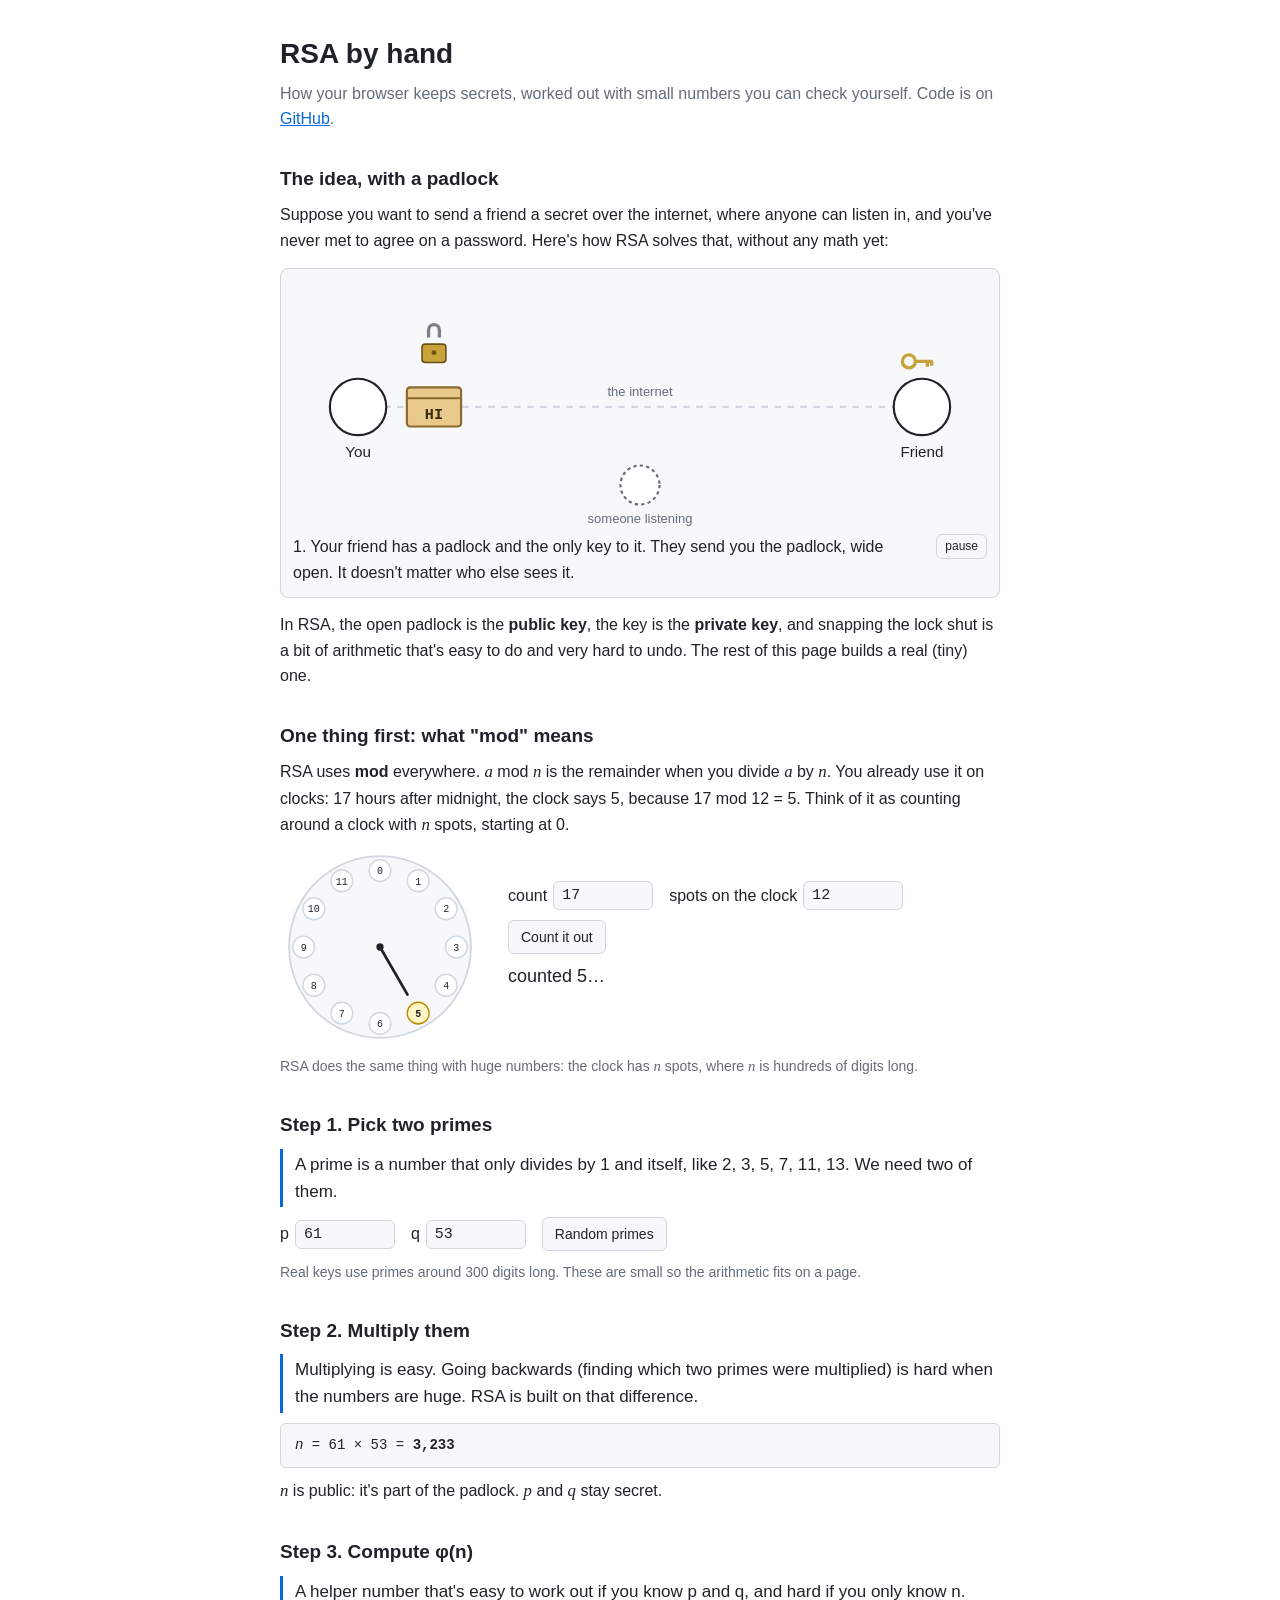
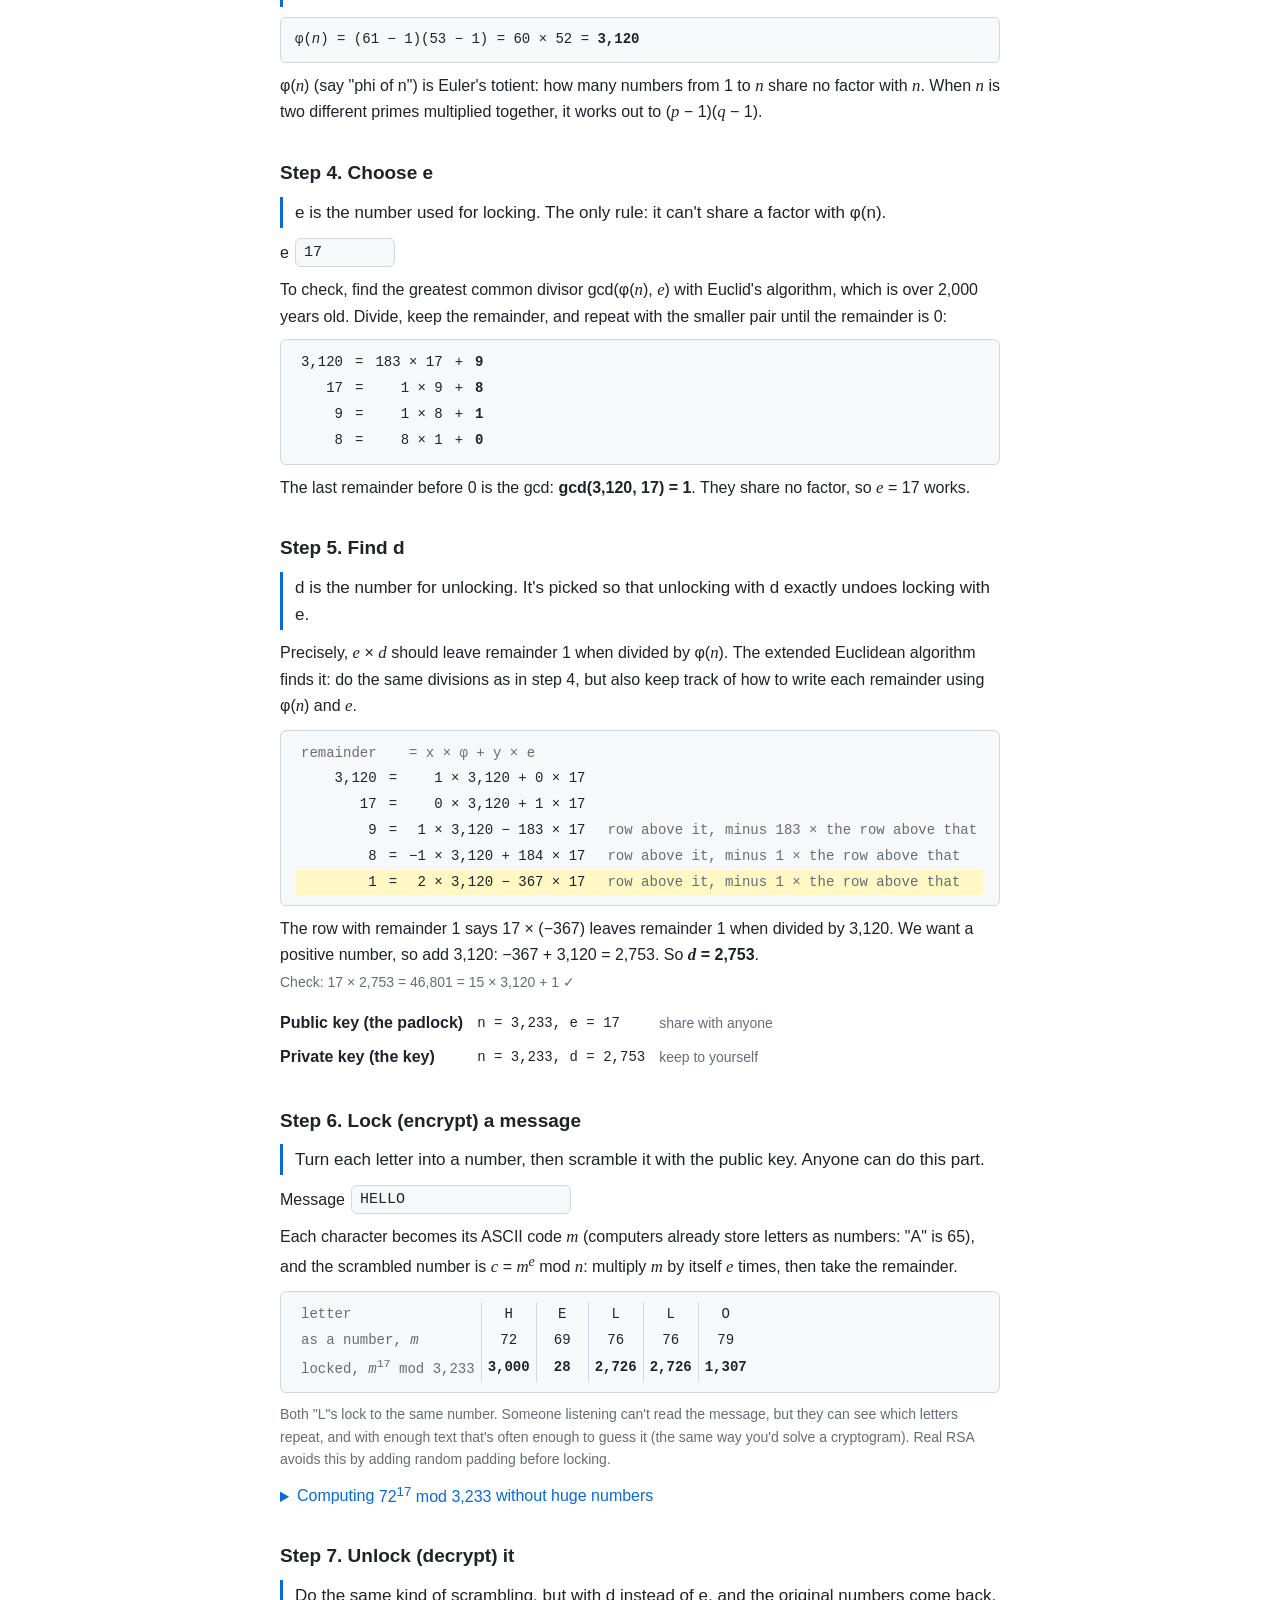
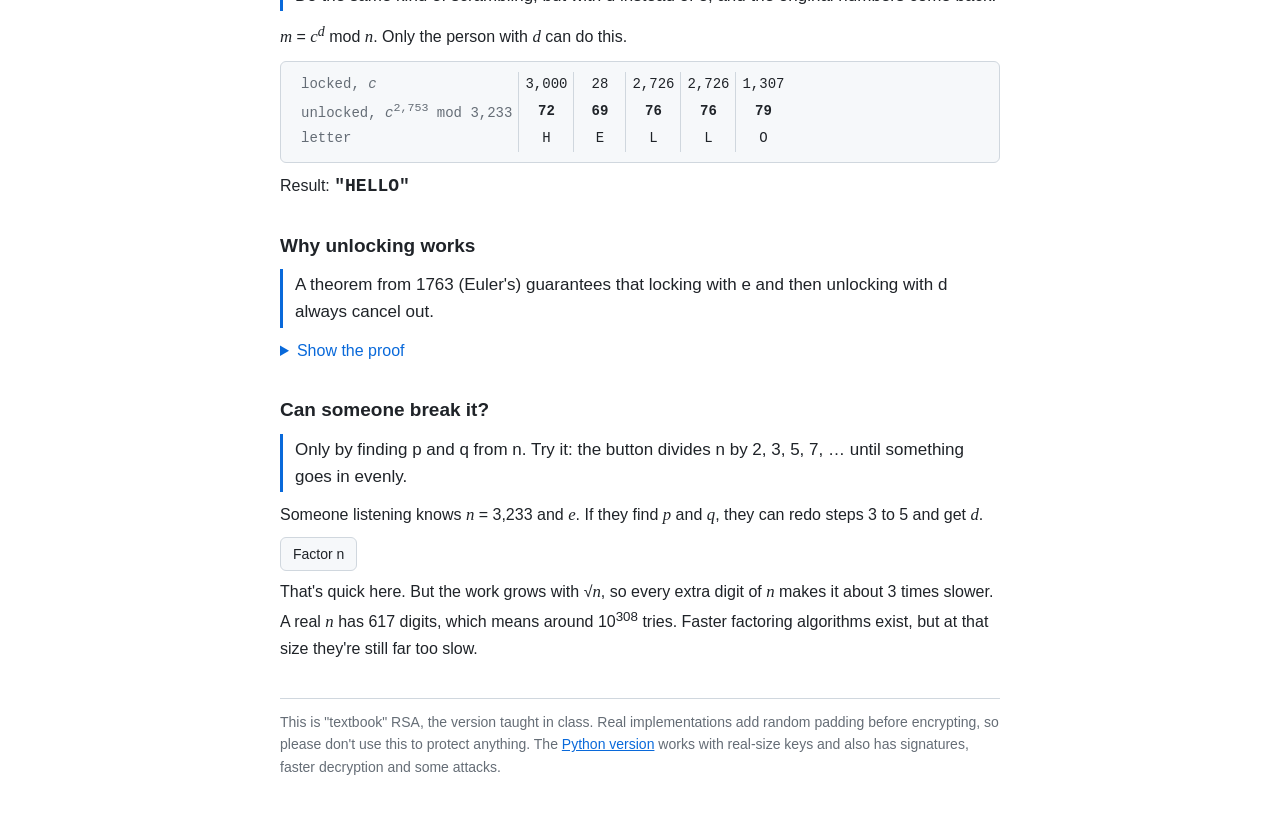
==== docs/index.html @ 98d3b8fe "Worksheet: padlock story animation, mod clock, plain-English steps - Animated four-step padlock stor" ====
<!doctype html>
<html lang="en">
<head>
  <meta charset="utf-8">
  <meta name="viewport" content="width=device-width, initial-scale=1">
  <title>RSA by hand</title>
  <meta name="description" content="Work through RSA encryption step by step with numbers small enough to check on paper.">
  <link rel="stylesheet" href="style.css">
</head>
<body>
  <main>
    <h1>RSA by hand</h1>
    <p class="sub">
      How your browser keeps secrets, worked out with small numbers you can check yourself.
      Code is on <a href="https://github.com/mamoonrkhan/rsa-from-scratch">GitHub</a>.
    </p>

    <h2>The idea, with a padlock</h2>
    <p>
      Suppose you want to send a friend a secret over the internet, where anyone can listen in, and you've never
      met to agree on a password. Here's how RSA solves that, without any math yet:
    </p>
    <figure class="scene-wrap">
      <svg id="scene" viewBox="0 0 640 230" role="img" aria-label="Animation: sending a locked box">
        <line class="wire" x1="60" y1="118" x2="580" y2="118"/>
        <text class="wire-label" x="320" y="108">the internet</text>

        <g class="person"><circle cx="60" cy="118" r="26"/><text x="60" y="164">You</text></g>
        <g class="person"><circle cx="580" cy="118" r="26"/><text x="580" y="164">Friend</text></g>
        <g class="person snoop"><circle cx="320" cy="190" r="18"/><text x="320" y="225">someone listening</text></g>

        <g id="peek">
          <rect x="350" y="160" width="200" height="40" rx="6"/>
          <text x="450" y="185">sees only: 3000 1486</text>
        </g>

        <g id="box">
          <rect width="50" height="36" rx="3"/>
          <line x1="0" y1="10" x2="50" y2="10"/>
          <text id="note" x="25" y="29">HI</text>
        </g>

        <g id="lock">
          <path id="shackle" d="M6,0 V-7 a5,5 0 0 1 10,0 V0"/>
          <rect width="22" height="17" rx="3"/>
          <circle cx="11" cy="8" r="2.2"/>
        </g>

        <g id="key">
          <circle cx="0" cy="0" r="6"/>
          <path d="M6,0 H22 M17,0 V5 M21,0 V4"/>
        </g>
      </svg>
      <figcaption>
        <span id="scene-caption" aria-live="polite"></span>
        <button id="scene-toggle" class="small-btn">pause</button>
      </figcaption>
    </figure>
    <p>
      In RSA, the open padlock is the <b>public key</b>, the key is the <b>private key</b>, and snapping the lock
      shut is a bit of arithmetic that's easy to do and very hard to undo. The rest of this page builds a real
      (tiny) one.
    </p>

    <h2>One thing first: what "mod" means</h2>
    <p>
      RSA uses <b>mod</b> everywhere. <i>a</i> mod <i>n</i> is the remainder when you divide <i>a</i> by
      <i>n</i>. You already use it on clocks: 17 hours after midnight, the clock says 5, because 17 mod 12 = 5.
      Think of it as counting around a clock with <i>n</i> spots, starting at 0.
    </p>
    <div class="clock-row">
      <svg id="clock" viewBox="0 0 220 220" role="img" aria-label="Clock counting animation"></svg>
      <div>
        <div class="inputs">
          <label>count <input id="clock-a" type="number" min="0" max="200" value="17"></label>
          <label>spots on the clock <input id="clock-n" type="number" min="2" max="24" value="12"></label>
        </div>
        <button id="clock-go">Count it out</button>
        <p id="clock-result" class="clock-result"></p>
      </div>
    </div>
    <p class="note">
      RSA does the same thing with huge numbers: the clock has <i>n</i> spots, where <i>n</i> is hundreds of digits long.
    </p>

    <h2>Step 1. Pick two primes</h2>
    <p class="plain">A prime is a number that only divides by 1 and itself, like 2, 3, 5, 7, 11, 13. We need two of them.</p>
    <div class="inputs">
      <label>p <input id="p" type="number" min="2" value="61"></label>
      <label>q <input id="q" type="number" min="2" value="53"></label>
      <button id="random-primes">Random primes</button>
    </div>
    <p id="prime-error" class="error" hidden></p>
    <p class="note">Real keys use primes around 300 digits long. These are small so the arithmetic fits on a page.</p>

    <div id="rest">
      <h2>Step 2. Multiply them</h2>
      <p class="plain">Multiplying is easy. Going backwards (finding which two primes were multiplied) is hard when the numbers are huge. RSA is built on that difference.</p>
      <div class="work"><p id="n-line"></p></div>
      <p>
        <i>n</i> is public: it's part of the padlock. <i>p</i> and <i>q</i> stay secret.
      </p>

      <h2>Step 3. Compute φ(n)</h2>
      <p class="plain">A helper number that's easy to work out if you know p and q, and hard if you only know n.</p>
      <div class="work"><p id="phi-line"></p></div>
      <p>
        φ(<i>n</i>) (say "phi of n") is Euler's totient: how many numbers from 1 to <i>n</i> share no factor with
        <i>n</i>. When <i>n</i> is two different primes multiplied together, it works out to
        (<i>p</i> − 1)(<i>q</i> − 1).
      </p>

      <h2>Step 4. Choose e</h2>
      <p class="plain">e is the number used for locking. The only rule: it can't share a factor with φ(n).</p>
      <div class="inputs"><label>e <input id="e" type="number" min="3" value="17"></label></div>
      <p>
        To check, find the greatest common divisor gcd(φ(<i>n</i>), <i>e</i>) with Euclid's algorithm, which is
        over 2,000 years old. Divide, keep the remainder, and repeat with the smaller pair until the remainder is 0:
      </p>
      <div class="work"><table id="euclid"></table></div>
      <p id="gcd-verdict"></p>

      <section id="d-step">
        <h2>Step 5. Find d</h2>
        <p class="plain">d is the number for unlocking. It's picked so that unlocking with d exactly undoes locking with e.</p>
        <p>
          Precisely, <i>e</i> × <i>d</i> should leave remainder 1 when divided by φ(<i>n</i>). The extended
          Euclidean algorithm finds it: do the same divisions as in step 4, but also keep track of how to write
          each remainder using φ(<i>n</i>) and <i>e</i>.
        </p>
        <div class="work"><table id="ext-euclid"></table></div>
        <p id="d-line"></p>
        <table class="keys">
          <tr><th>Public key (the padlock)</th><td id="pub-key"></td><td class="note">share with anyone</td></tr>
          <tr><th>Private key (the key)</th><td id="priv-key"></td><td class="note">keep to yourself</td></tr>
        </table>
      </section>

      <section id="enc-step">
        <h2>Step 6. Lock (encrypt) a message</h2>
        <p class="plain">Turn each letter into a number, then scramble it with the public key. Anyone can do this part.</p>
        <div class="inputs"><label>Message <input id="msg" type="text" value="HELLO" maxlength="24"></label></div>
        <p>
          Each character becomes its ASCII code <i>m</i> (computers already store letters as numbers: "A" is 65),
          and the scrambled number is <i>c</i> = <i>m</i><sup><i>e</i></sup> mod <i>n</i>: multiply <i>m</i> by
          itself <i>e</i> times, then take the remainder.
        </p>
        <div class="work scroll"><table id="enc-table" class="grid"></table></div>
        <p id="repeat-note" class="note" hidden></p>
        <details>
          <summary>Computing <span id="sm-title"></span> without huge numbers</summary>
          <div id="square-multiply"></div>
        </details>
      </section>

      <section id="dec-step">
        <h2>Step 7. Unlock (decrypt) it</h2>
        <p class="plain">Do the same kind of scrambling, but with d instead of e, and the original numbers come back.</p>
        <p><i>m</i> = <i>c</i><sup><i>d</i></sup> mod <i>n</i>. Only the person with <i>d</i> can do this.</p>
        <div class="work scroll"><table id="dec-table" class="grid"></table></div>
        <p>Result: <span id="decrypted" class="result"></span></p>
      </section>

      <h2>Why unlocking works</h2>
      <p class="plain">A theorem from 1763 (Euler's) guarantees that locking with e and then unlocking with d always cancel out.</p>
      <details>
        <summary>Show the proof</summary>
        <p>
          From step 5, <i>e</i> × <i>d</i> = 1 + <i>k</i> × φ(<i>n</i>) for some whole number <i>k</i>
          <span id="k-example"></span>. So
        </p>
        <div class="work">
          <p>
            <i>c</i><sup><i>d</i></sup> = <i>m</i><sup><i>ed</i></sup>
            = <i>m</i><sup>1 + <i>k</i>φ(<i>n</i>)</sup>
            = <i>m</i> × (<i>m</i><sup>φ(<i>n</i>)</sup>)<sup><i>k</i></sup>
            ≡ <i>m</i> × 1<sup><i>k</i></sup> = <i>m</i> (mod <i>n</i>)
          </p>
        </div>
        <p>
          The step <i>m</i><sup>φ(<i>n</i>)</sup> ≡ 1 (mod <i>n</i>) is Euler's theorem. It needs <i>m</i> and
          <i>n</i> to share no factor. RSA still works when they do, but proving that takes the Chinese Remainder
          Theorem.
        </p>
      </details>

      <h2>Can someone break it?</h2>
      <p class="plain">Only by finding p and q from n. Try it: the button divides n by 2, 3, 5, 7, … until something goes in evenly.</p>
      <p>
        Someone listening knows <i>n</i> = <span id="n-again"></span> and <i>e</i>. If they find <i>p</i> and
        <i>q</i>, they can redo steps 3 to 5 and get <i>d</i>.
      </p>
      <p><button id="crack">Factor n</button></p>
      <div id="crack-box" class="work crack" hidden><p id="crack-progress"></p></div>
      <p id="crack-result"></p>
      <p>
        That's quick here. But the work grows with √<i>n</i>, so every extra digit of <i>n</i> makes it about 3 times
        slower. A real <i>n</i> has 617 digits, which means around 10<sup>308</sup> tries. Faster factoring
        algorithms exist, but at that size they're still far too slow.
      </p>
    </div>

    <hr>
    <p class="note">
      This is "textbook" RSA, the version taught in class. Real implementations add random padding before
      encrypting, so please don't use this to protect anything. The
      <a href="https://github.com/mamoonrkhan/rsa-from-scratch">Python version</a> works with real-size keys
      and also has signatures, faster decryption and some attacks.
    </p>
  </main>

  <script src="rsa.js"></script>
</body>
</html>
---- docs/style.css ----
:root {
  --text: #1f2328;
  --muted: #656d76;
  --line: #d0d7de;
  --box: #f6f8fa;
  --link: #0969da;
  --red: #cf222e;
  --mark: #fff8c5;
  --paper: #ffffff;
}
@media (prefers-color-scheme: dark) {
  :root {
    --text: #e6edf3;
    --muted: #9198a1;
    --line: #3d444d;
    --box: #151b23;
    --link: #4493f8;
    --red: #f85149;
    --mark: #3b2e00;
    --paper: #0d1117;
  }
  body { background: #0d1117; }
}

* { box-sizing: border-box; }
[hidden] { display: none !important; }

body {
  margin: 0;
  color: var(--text);
  font: 16px/1.6 -apple-system, BlinkMacSystemFont, "Segoe UI", Helvetica, Arial, sans-serif;
}
main { max-width: 760px; margin: 0 auto; padding: 32px 20px 48px; }
a { color: var(--link); }

h1 { font-size: 28px; margin: 0 0 4px; }
h2 { font-size: 19px; margin: 32px 0 8px; }
.sub { color: var(--muted); margin-top: 0; }
p { margin: 8px 0; }
i { font-family: Georgia, "Times New Roman", serif; font-size: 1.05em; }
hr { border: 0; border-top: 1px solid var(--line); margin: 36px 0 12px; }

.note { color: var(--muted); font-size: 14px; }
.error { color: var(--red); }
.result { font: 600 18px ui-monospace, Menlo, Consolas, monospace; }

.inputs { display: flex; flex-wrap: wrap; align-items: center; gap: 16px; margin: 10px 0; }
.inputs label { display: flex; align-items: center; gap: 6px; }
input {
  font: 15px ui-monospace, Menlo, Consolas, monospace;
  color: var(--text); background: var(--box);
  border: 1px solid var(--line); border-radius: 6px; padding: 5px 8px; width: 100px;
}
input[type=text] { width: 220px; }
button {
  font: inherit; font-size: 14px; color: var(--text); background: var(--box);
  border: 1px solid var(--line); border-radius: 6px; padding: 5px 12px; cursor: pointer;
}
button:hover { border-color: var(--muted); }

/* Scratch work: monospace on a light grey background, like a code block. */
.work {
  background: var(--box); border: 1px solid var(--line); border-radius: 6px;
  padding: 10px 14px; margin: 10px 0; font: 14px/1.7 ui-monospace, Menlo, Consolas, monospace;
}
.work p { margin: 0; }
.work i { font-family: inherit; font-size: inherit; }
.work.scroll { overflow-x: auto; }
.work table { border-collapse: collapse; }
.work td, .work th { padding: 1px 6px; text-align: right; white-space: nowrap; }
.work th { color: var(--muted); font-weight: normal; text-align: left; }
.work tr.hit td { background: var(--mark); }
.work tr.skip td { color: var(--muted); }
.work td.aside { color: var(--muted); text-align: left; padding-left: 16px; }
table.grid td { border-left: 1px solid var(--line); text-align: center; min-width: 52px; }

.keys { border-collapse: collapse; margin: 12px 0; }
.keys th { text-align: left; padding: 4px 14px 4px 0; font-weight: 600; }
.keys td { padding: 4px 14px 4px 0; font-family: ui-monospace, Menlo, Consolas, monospace; font-size: 14px; }
.keys td.note { font-family: inherit; }

details { margin: 10px 0; }
summary { cursor: pointer; color: var(--link); }
details > div { margin-top: 8px; }

.faded { opacity: 0.35; pointer-events: none; }

/* ---------------------------------------------------------------- plain-English lines */

.plain { font-size: 17px; border-left: 3px solid var(--link); padding: 2px 0 2px 12px; margin: 6px 0 10px; }
details > p, details > .work { margin-left: 2px; }

/* ---------------------------------------------------------------- padlock story */

.scene-wrap { margin: 14px 0; border: 1px solid var(--line); border-radius: 8px; padding: 10px 12px 12px; background: var(--box); }
#scene { display: block; width: 100%; height: auto; }
#scene .wire { stroke: var(--line); stroke-width: 2; stroke-dasharray: 6 6; }
#scene .wire-label { fill: var(--muted); font-size: 12px; text-anchor: middle; }
#scene .person circle { fill: var(--paper, #fff); stroke: var(--text); stroke-width: 2; }
#scene .person text { fill: var(--text); font-size: 14px; text-anchor: middle; }
#scene .snoop circle { stroke: var(--muted); stroke-dasharray: 3 3; }
#scene .snoop text { fill: var(--muted); font-size: 12px; }
#scene #box rect { fill: #e9c98b; stroke: #8a6a2f; stroke-width: 2; }
#scene #box line { stroke: #8a6a2f; stroke-width: 2; }
#scene #note { font: 700 14px ui-monospace, Menlo, monospace; text-anchor: middle; fill: #3b2a0a; }
#scene #lock rect { fill: #c8a23a; stroke: #6b5313; stroke-width: 1.5; }
#scene #lock circle { fill: #6b5313; }
#scene #shackle { fill: none; stroke: #7b7f86; stroke-width: 3; }
#scene #key circle { fill: none; stroke: #c8a23a; stroke-width: 3; }
#scene #key path { fill: none; stroke: #c8a23a; stroke-width: 3; }
#scene #peek rect { fill: var(--paper, #fff); stroke: var(--muted); stroke-dasharray: 4 3; }
#scene #peek text { fill: var(--red); font: 13px ui-monospace, Menlo, monospace; text-anchor: middle; }
figcaption { display: flex; align-items: flex-start; justify-content: space-between; gap: 12px; margin-top: 6px; min-height: 48px; }
#scene-caption { font-size: 16px; }
.still-line { display: block; margin: 2px 0; }
.small-btn { font-size: 12px; padding: 2px 8px; flex: none; }

/* Resting positions (also used when motion is turned off). */
#scene #box { transform: translate(105px, 100px); }
#scene #lock { transform: translate(119px, 110px); }
#scene #key { transform: translate(568px, 76px); }
#scene #note, #scene #peek { opacity: 0; }

/* 1. the open padlock travels from your friend to you */
#scene[data-stage="0"] #lock { animation: lock0 1.6s ease-in-out .3s both; }
#scene[data-stage="0"] #shackle { transform: translateY(-6px); }
#scene[data-stage="0"] #note { opacity: 1; }
@keyframes lock0 { from { transform: translate(505px, 22px); } to { transform: translate(119px, 60px); } }

/* 2. the message goes in and the lock snaps shut */
#scene[data-stage="1"] #note { animation: fade-out .5s ease-in .2s both; }
#scene[data-stage="1"] #lock { animation: lock1 .8s ease-in .6s both; }
#scene[data-stage="1"] #shackle { animation: snap .25s ease-in 1.4s both; }
@keyframes lock1 { from { transform: translate(119px, 60px); } to { transform: translate(119px, 110px); } }
@keyframes snap { from { transform: translateY(-6px); } to { transform: translateY(0); } }
@keyframes fade-out { from { opacity: 1; } to { opacity: 0; } }

/* 3. the locked box crosses the internet past someone listening */
#scene[data-stage="2"] #box { animation: box2 2.4s ease-in-out .2s both; }
#scene[data-stage="2"] #lock { animation: lock2 2.4s ease-in-out .2s both; }
#scene[data-stage="2"] #peek { animation: fade-in .4s ease-out 1s both; }
@keyframes box2 { from { transform: translate(105px, 100px); } to { transform: translate(475px, 100px); } }
@keyframes lock2 { from { transform: translate(119px, 110px); } to { transform: translate(489px, 110px); } }
@keyframes fade-in { from { opacity: 0; } to { opacity: 1; } }

/* 4. your friend's key opens it */
#scene[data-stage="3"] #box { transform: translate(475px, 100px); }
#scene[data-stage="3"] #key { animation: key3 2s ease-in-out .2s both; }
#scene[data-stage="3"] #shackle { animation: unsnap .3s ease-out 1.1s both; }
#scene[data-stage="3"] #lock { animation: lock3 .6s ease-in 1.5s both; }
#scene[data-stage="3"] #note { animation: fade-in .4s ease-out 1.9s both; }
@keyframes key3 { 0%, 100% { transform: translate(568px, 76px); } 45%, 65% { transform: translate(512px, 119px); } }
@keyframes unsnap { from { transform: translateY(0); } to { transform: translateY(-6px); } }
@keyframes lock3 { from { transform: translate(489px, 110px); opacity: 1; } to { transform: translate(489px, 66px); opacity: 0; } }

#scene.paused * { animation-play-state: paused !important; }

/* ---------------------------------------------------------------- mod clock */

.clock-row { display: flex; flex-wrap: wrap; align-items: center; gap: 8px 28px; margin: 8px 0; }
#clock { width: 200px; height: 200px; flex: none; }
#clock .face { fill: var(--box); stroke: var(--line); stroke-width: 2; }
#clock .spot { fill: #fff; stroke: var(--line); stroke-width: 1.5; }
#clock .spot.here { fill: var(--mark); stroke: #bf8700; }
#clock .spot.land { fill: #1a7f37; stroke: #1a7f37; }
#clock .spot-label { font: 11px ui-monospace, Menlo, monospace; text-anchor: middle; fill: var(--text); }
#clock .spot-label.on { font-weight: 700; }
#clock .spot.land + .spot-label { fill: #fff; }
#clock .hand { stroke: var(--text); stroke-width: 3; stroke-linecap: round; }
#clock .hub { fill: var(--text); }
.clock-result { font-size: 18px; min-height: 52px; }
@media (prefers-color-scheme: dark) {
  #clock .spot { fill: #0d1117; }
}

.crack p { font-variant-numeric: tabular-nums; }

/* ---------------------------------------------------------------- highlights when things change */

.changed { animation: glow 1.4s ease-out; border-radius: 4px; }
@keyframes glow { from { background-color: var(--mark); } to { background-color: transparent; } }

.build [style*="--i"] { animation: rise .4s ease-out both; animation-delay: calc(var(--i) * 80ms); }
@keyframes rise { from { opacity: 0; transform: translateY(6px); } }

@media (prefers-reduced-motion: reduce) {
  *, *::before, *::after { animation: none !important; transition: none !important; }
}
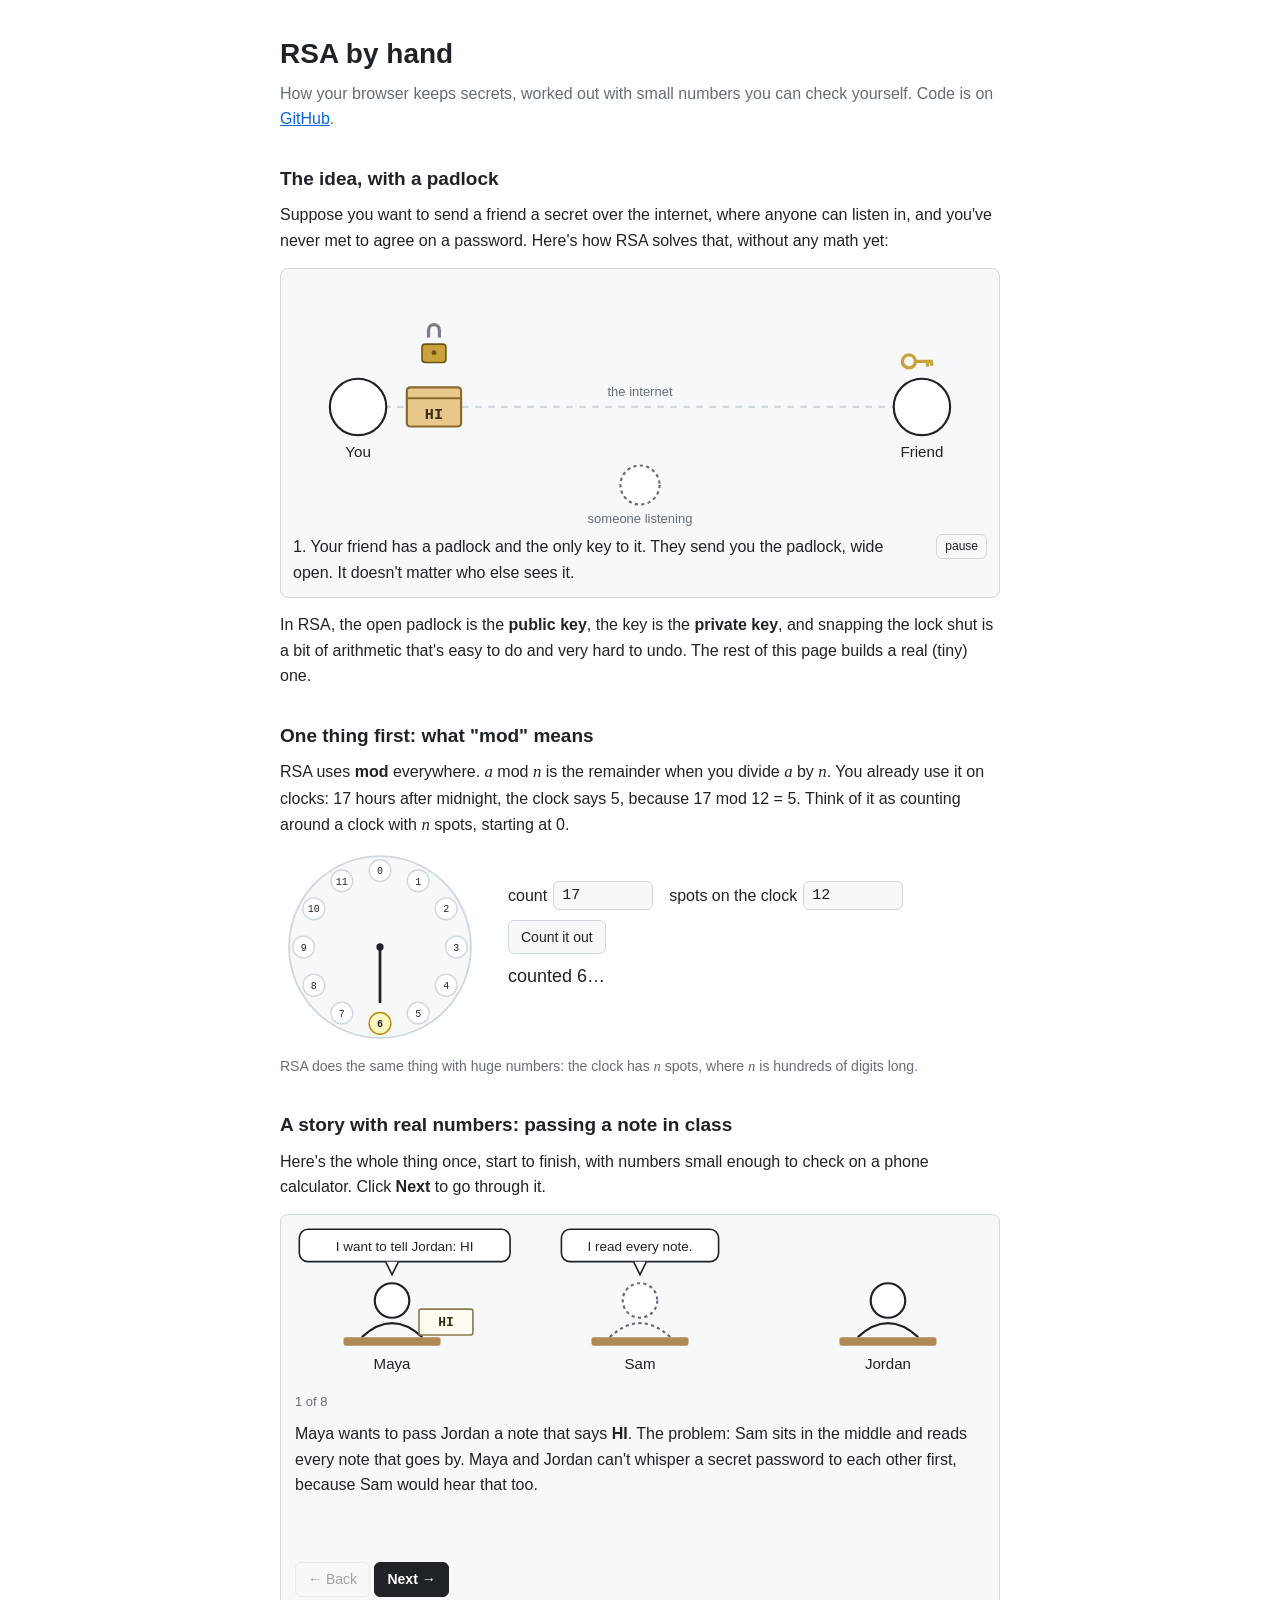
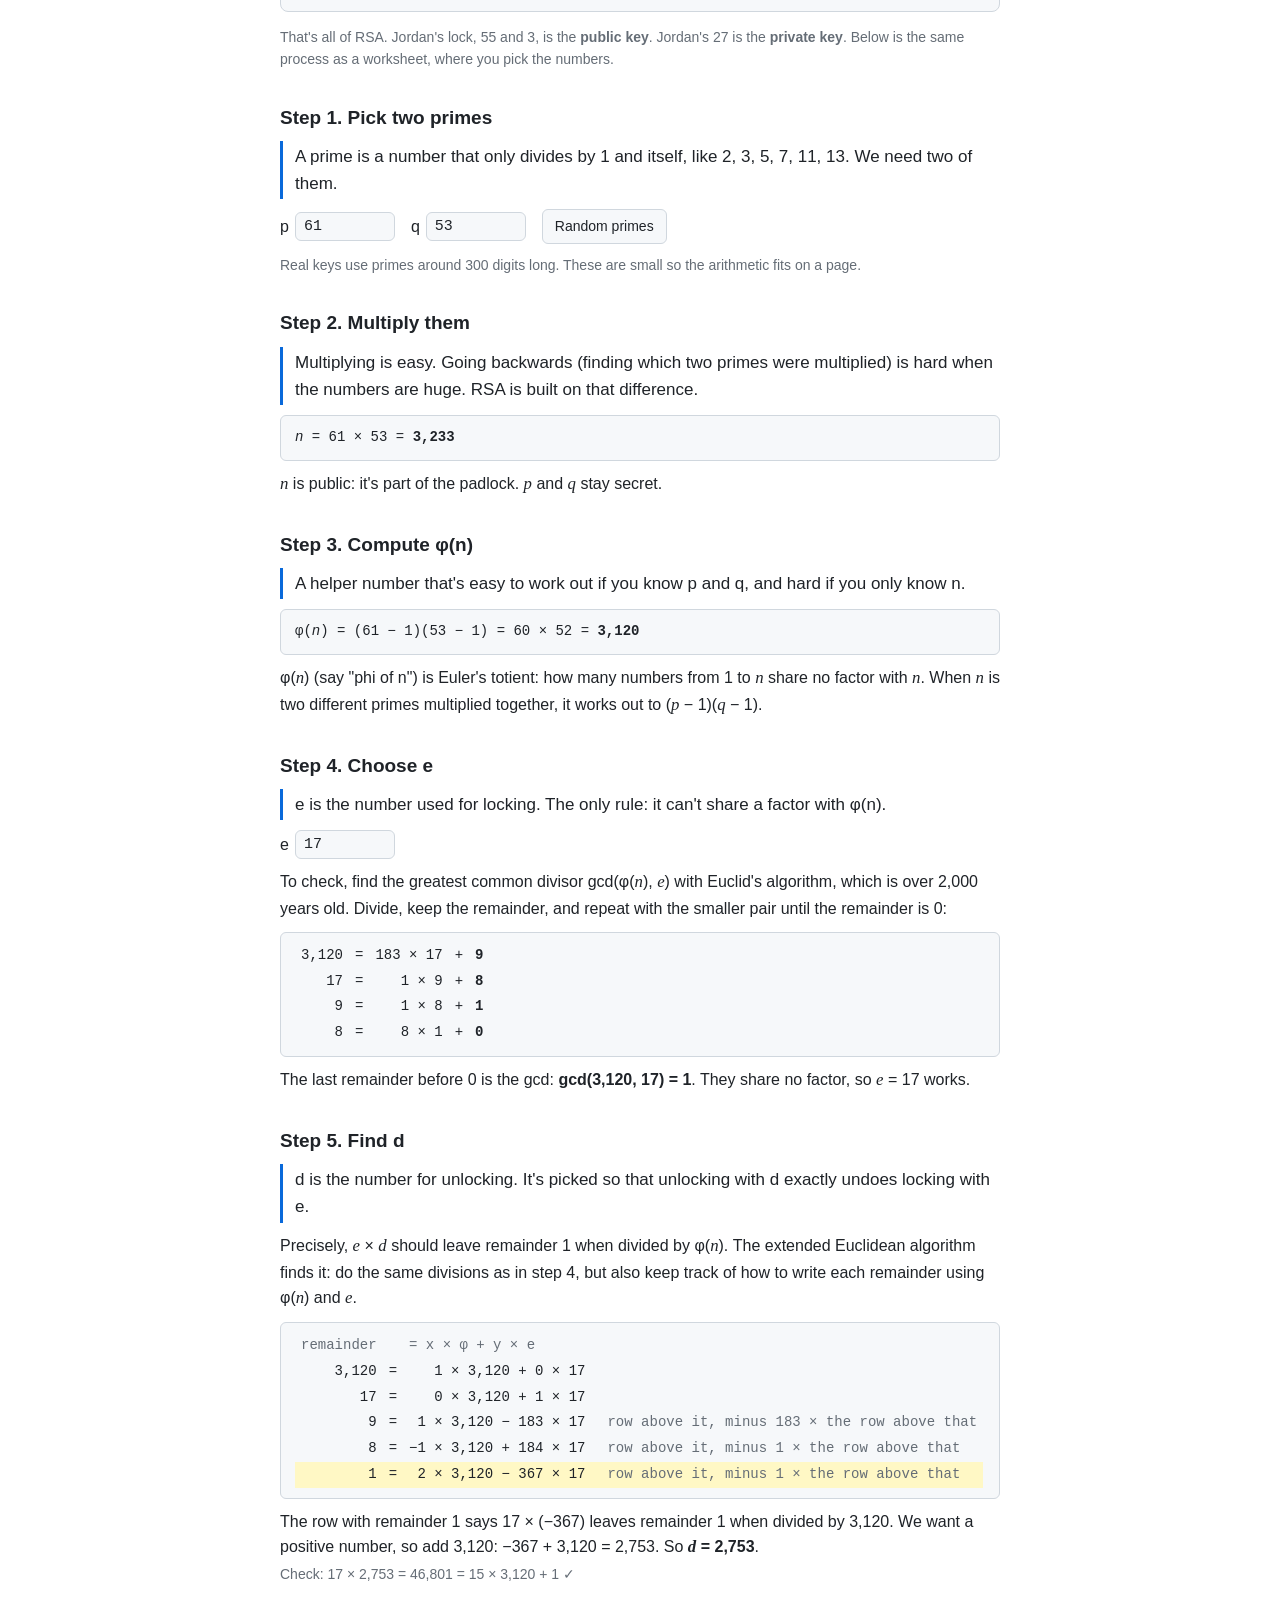
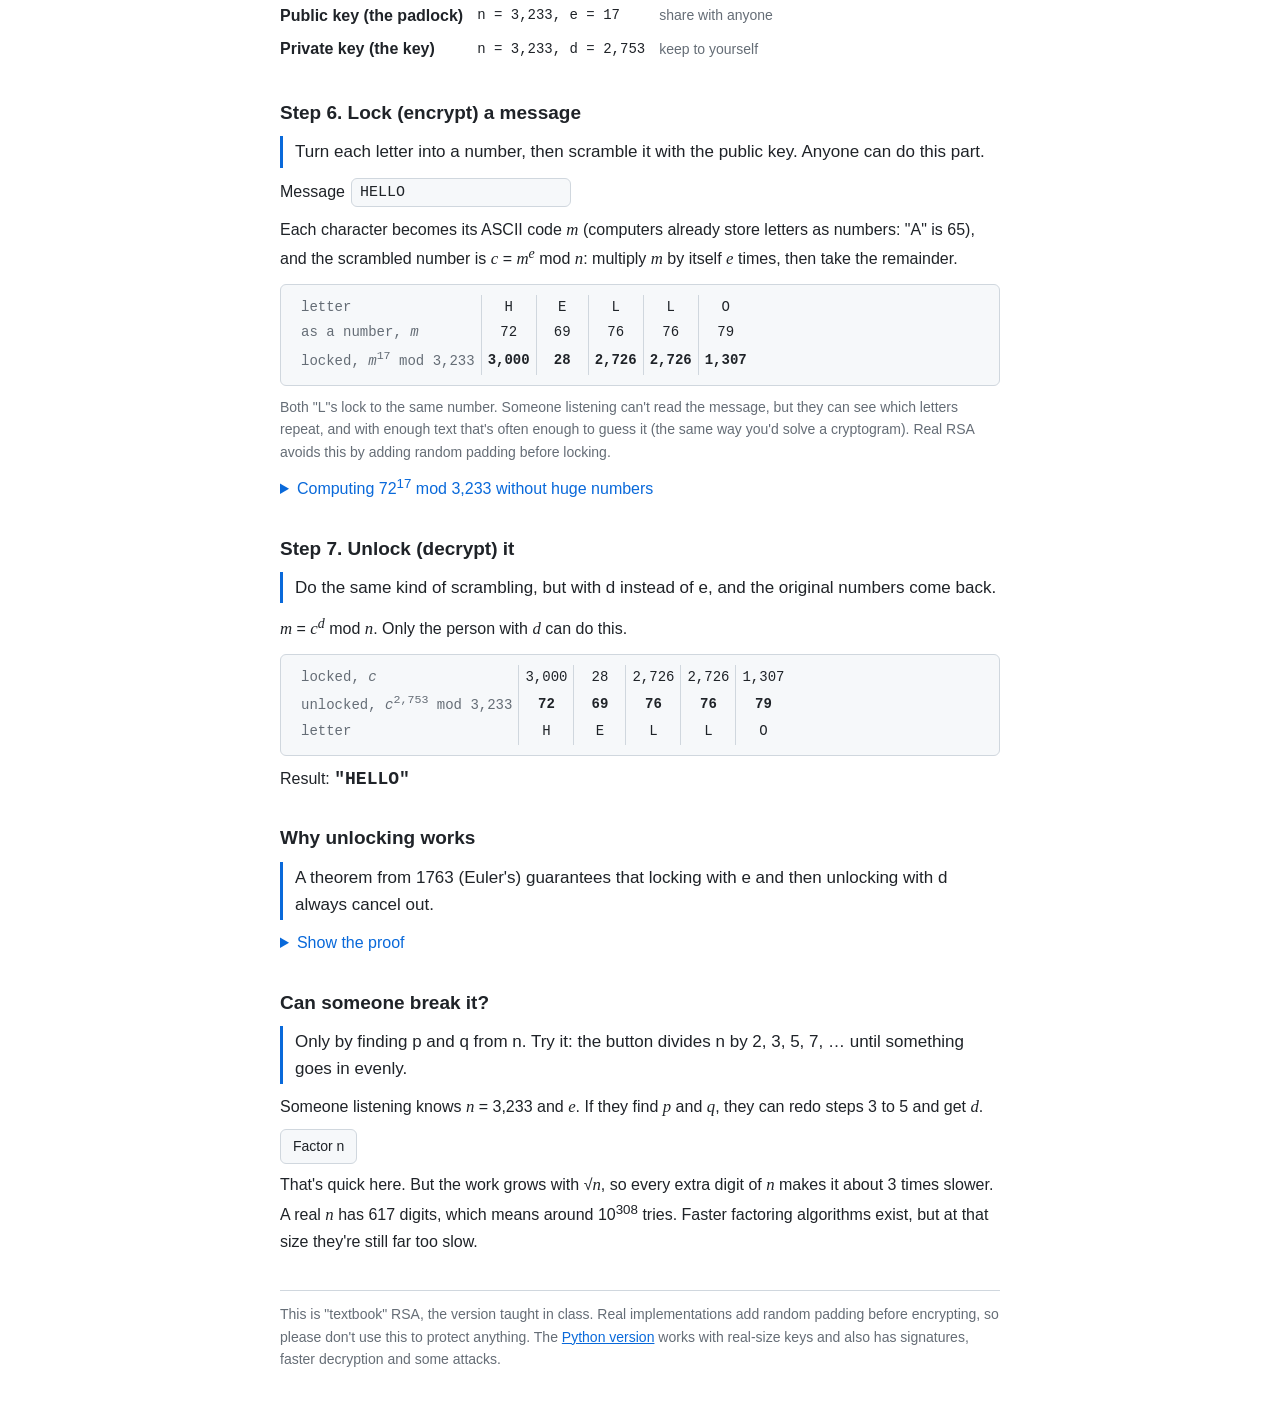
==== commit dd3e8c99: "Add a classroom story with tiny numbers to the worksheet Maya passes Jordan a note while Sam reads e" ====
--- a/docs/index.html
+++ b/docs/index.html
@@ -83,6 +83,33 @@
       RSA does the same thing with huge numbers: the clock has <i>n</i> spots, where <i>n</i> is hundreds of digits long.
     </p>
 
+    <h2>A story with real numbers: passing a note in class</h2>
+    <p>
+      Here's the whole thing once, start to finish, with numbers small enough to check on a phone calculator.
+      Click <b>Next</b> to go through it.
+    </p>
+    <figure class="story">
+      <svg id="classroom" viewBox="0 0 640 150" role="img" aria-label="Maya passes a note to Jordan while Sam watches">
+        <g class="kid" id="kid-maya"><circle cx="90" cy="70" r="16"/><path d="M62,104 q28,-26 56,0"/><rect x="45" y="104" width="90" height="8" rx="2"/><text x="90" y="134">Maya</text></g>
+        <g class="kid snoop" id="kid-sam"><circle cx="320" cy="70" r="16"/><path d="M292,104 q28,-26 56,0"/><rect x="275" y="104" width="90" height="8" rx="2"/><text x="320" y="134">Sam</text></g>
+        <g class="kid" id="kid-jordan"><circle cx="550" cy="70" r="16"/><path d="M522,104 q28,-26 56,0"/><rect x="505" y="104" width="90" height="8" rx="2"/><text x="550" y="134">Jordan</text></g>
+        <g id="bubbles"></g>
+        <g id="paper"><rect width="50" height="24" rx="2"/><text id="paper-text" x="25" y="16">HI</text></g>
+      </svg>
+      <div class="story-body">
+        <p class="where" id="story-count"></p>
+        <div id="story-text"></div>
+      </div>
+      <div class="row">
+        <button id="story-prev">← Back</button>
+        <button id="story-next" class="primary">Next →</button>
+      </div>
+    </figure>
+    <p class="note">
+      That's all of RSA. Jordan's lock, 55 and 3, is the <b>public key</b>. Jordan's 27 is the <b>private key</b>.
+      Below is the same process as a worksheet, where you pick the numbers.
+    </p>
+
     <h2>Step 1. Pick two primes</h2>
     <p class="plain">A prime is a number that only divides by 1 and itself, like 2, 3, 5, 7, 11, 13. We need two of them.</p>
     <div class="inputs">
--- a/docs/style.css
+++ b/docs/style.css
@@ -186,3 +186,31 @@
 @media (prefers-reduced-motion: reduce) {
   *, *::before, *::after { animation: none !important; transition: none !important; }
 }
+
+/* ---------------------------------------------------------------- classroom story */
+
+.story { margin: 14px 0; border: 1px solid var(--line); border-radius: 8px; padding: 10px 14px 14px; background: var(--box); }
+#classroom { display: block; width: 100%; height: auto; }
+#classroom .kid circle { fill: var(--paper); stroke: var(--text); stroke-width: 2; }
+#classroom .kid path { fill: none; stroke: var(--text); stroke-width: 2; }
+#classroom .kid rect { fill: #b08a55; }
+#classroom .kid text { fill: var(--text); font-size: 14px; text-anchor: middle; }
+#classroom .snoop circle, #classroom .snoop path { stroke: var(--muted); stroke-dasharray: 3 3; }
+#classroom .bubble rect, #classroom .bubble path { fill: var(--paper); stroke: var(--text); stroke-width: 1.5; }
+#classroom .bubble.think rect, #classroom .bubble.think path { stroke-dasharray: 4 3; }
+#classroom .bubble text { fill: var(--text); font-size: 12.5px; text-anchor: middle; }
+#classroom .bubble.think text { font-style: italic; fill: var(--muted); }
+#paper { transform: translate(115px, 78px); transition: transform 1.1s ease-in-out; }
+#paper rect { fill: #fffdf2; stroke: #8a7a52; stroke-width: 1.5; }
+#paper text { font: 700 12px ui-monospace, Menlo, monospace; text-anchor: middle; fill: #3b2a0a; }
+#paper.locked rect { fill: #e9c98b; }
+#paper.locked text { fill: #8c2f1b; }
+.story-body { min-height: 170px; margin-top: 6px; }
+.story-body .where { color: var(--muted); font-size: 13px; margin: 0; }
+.story button:disabled { opacity: .4; cursor: default; }
+.story button.primary, .story-next { font-weight: 600; }
+button.primary { background: var(--text); color: var(--paper); border-color: var(--text); }
+.pop-in > g { animation: bubble-in .35s cubic-bezier(.2, 1.4, .4, 1) both; transform-box: fill-box; transform-origin: bottom center; }
+.pop-in > g:nth-child(2) { animation-delay: .25s; }
+@keyframes bubble-in { from { opacity: 0; transform: scale(.6); } }
+.story .work td:first-child { text-align: left; }
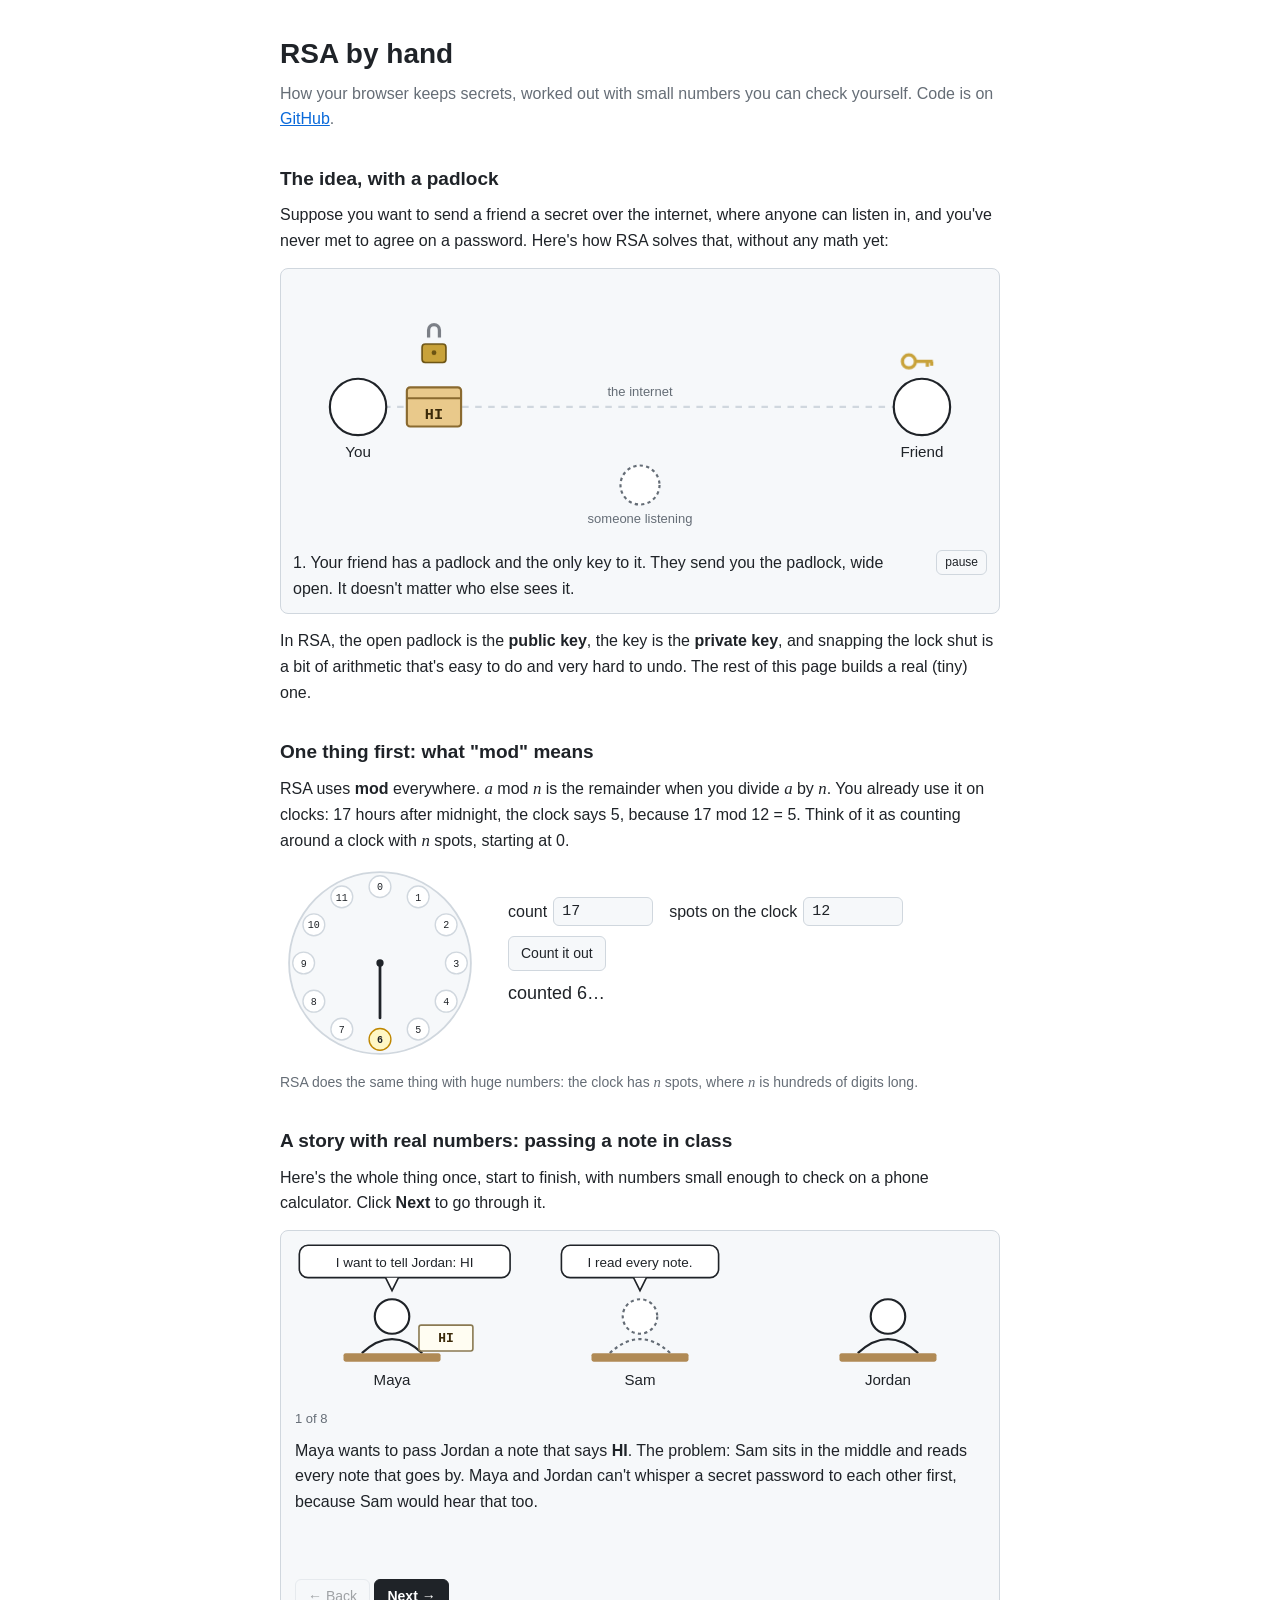
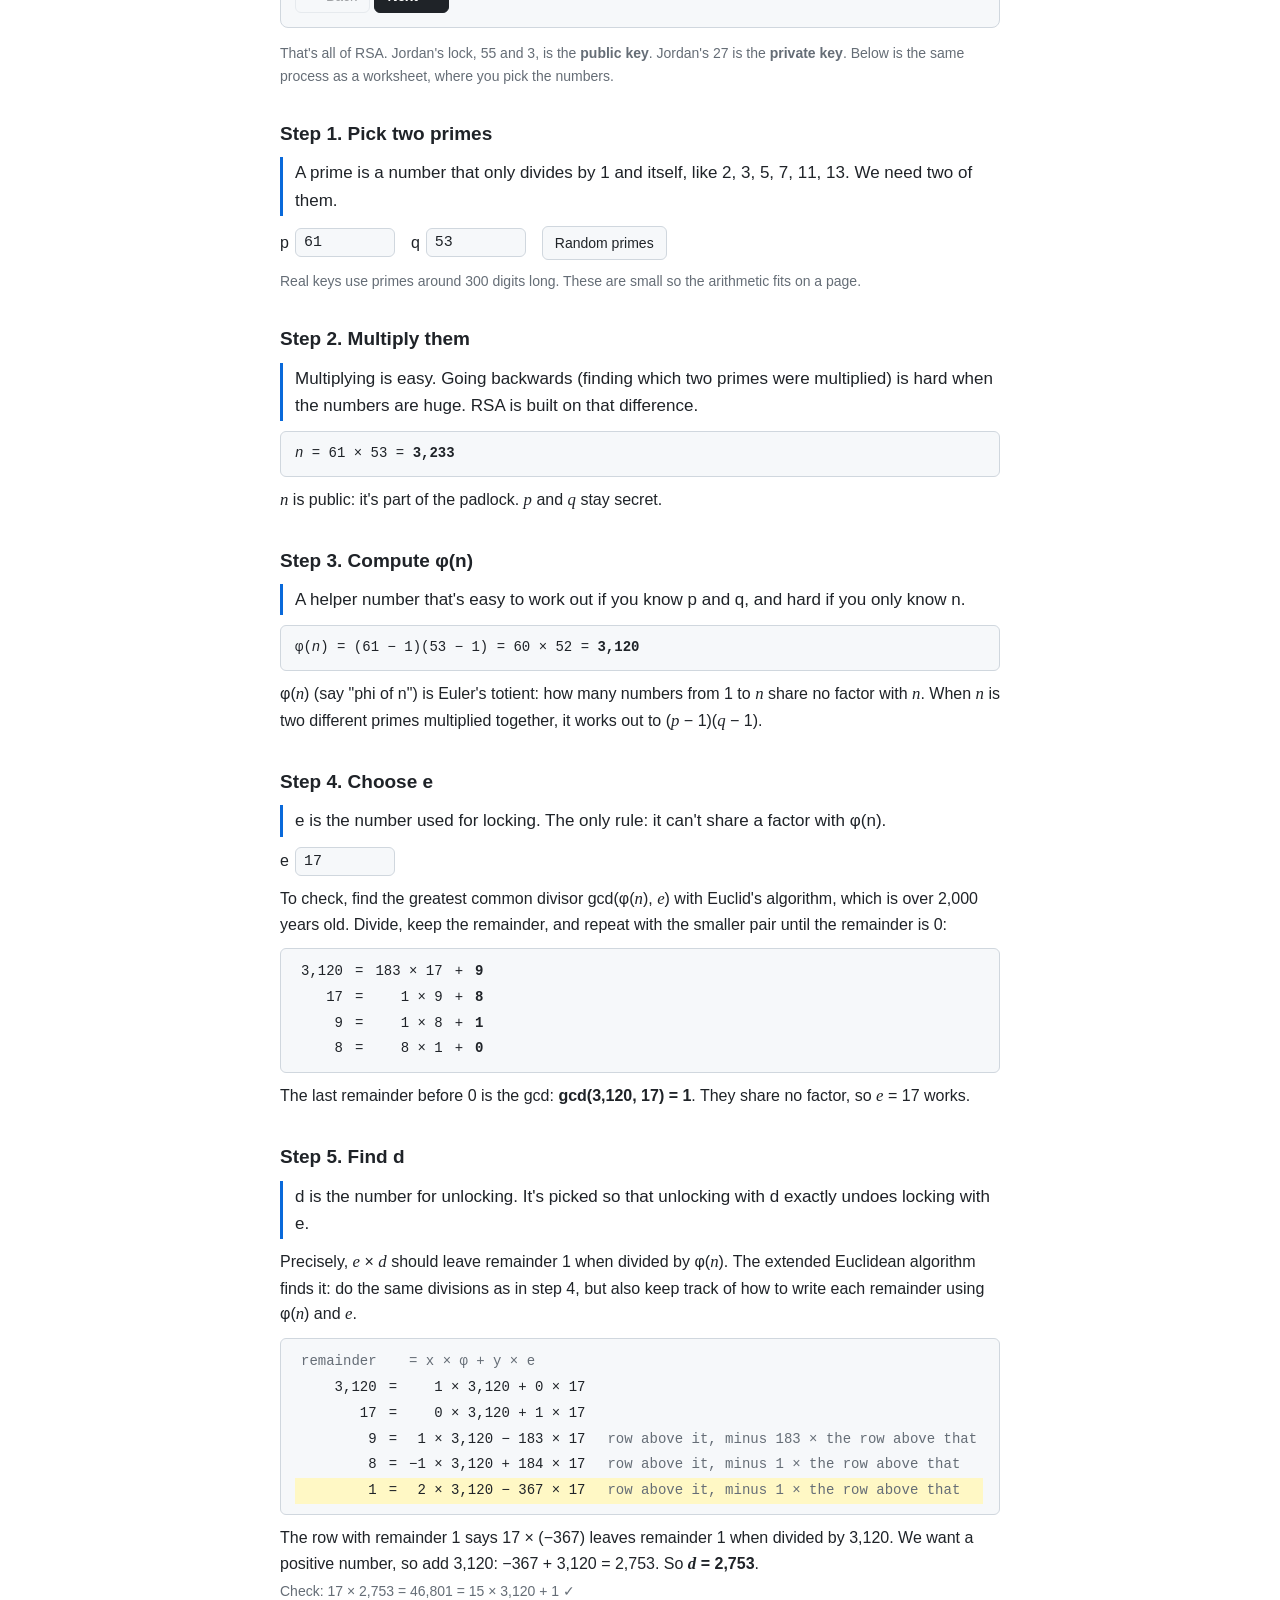
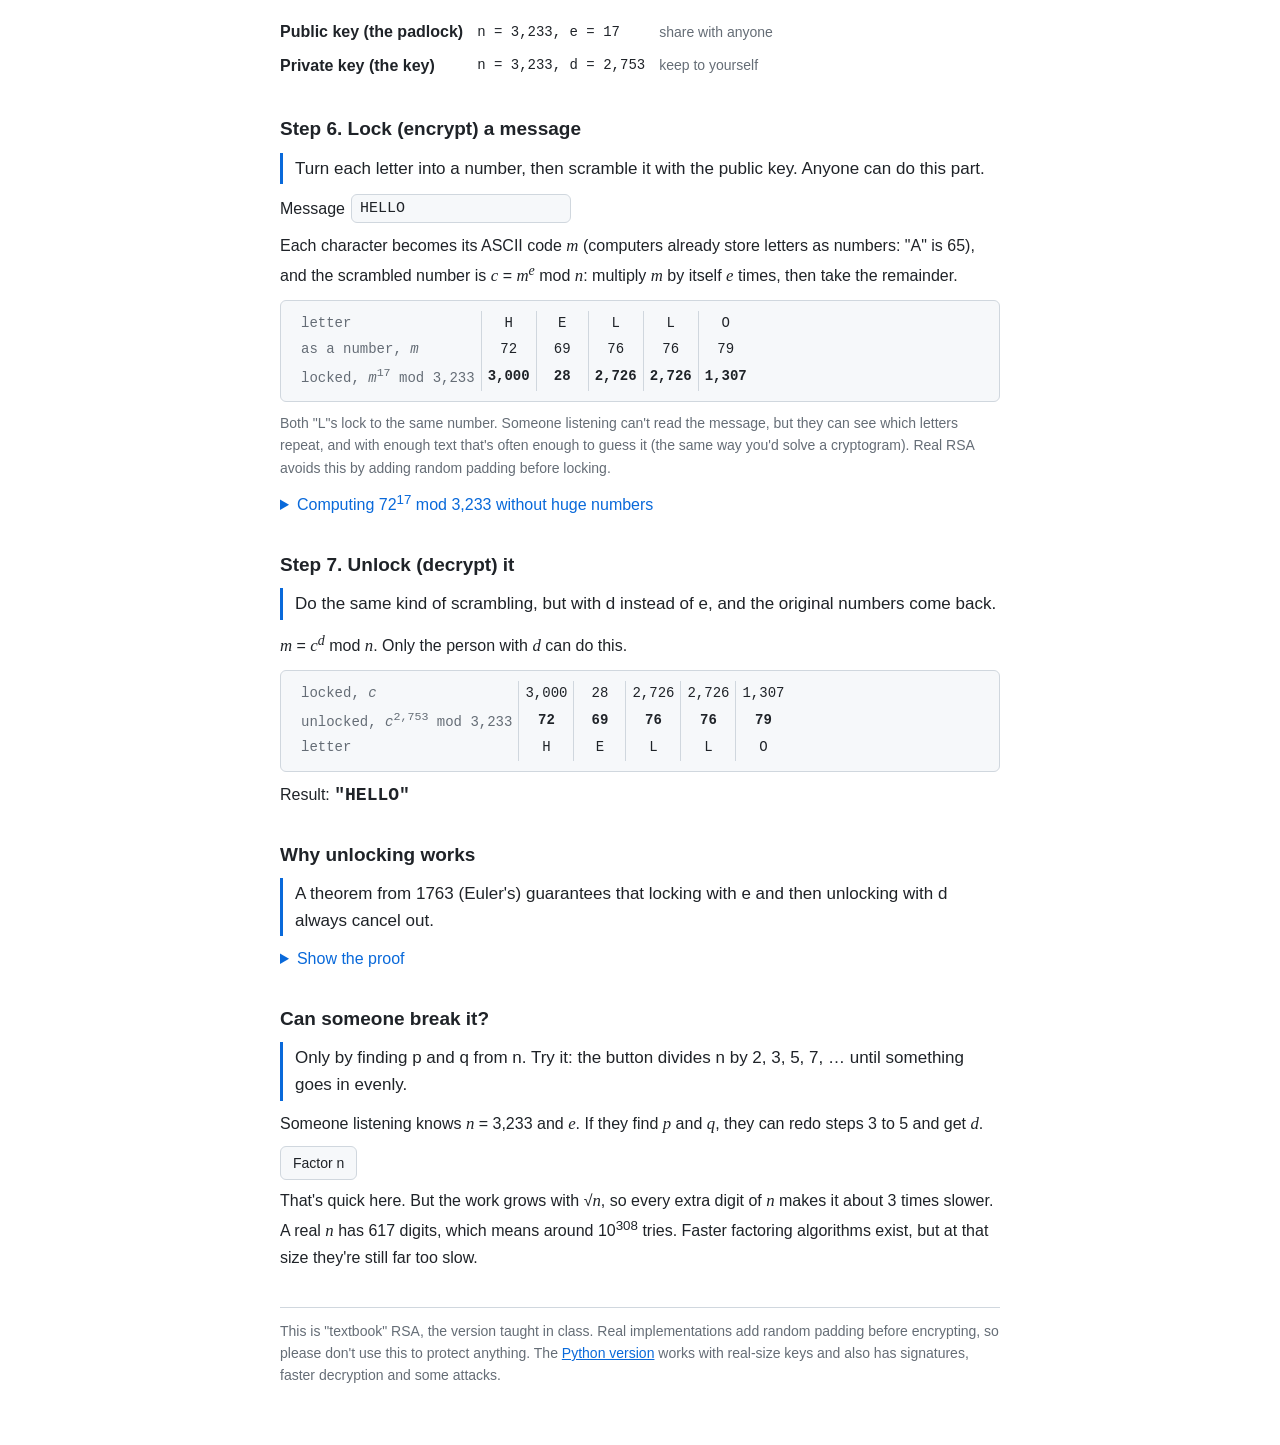
==== commit 3f5d559e: "Make the worksheet work well on phones - Tables scroll inside their box instead of widening the page" ====
--- a/docs/index.html
+++ b/docs/index.html
@@ -21,7 +21,7 @@
       met to agree on a password. Here's how RSA solves that, without any math yet:
     </p>
     <figure class="scene-wrap">
-      <svg id="scene" viewBox="0 0 640 230" role="img" aria-label="Animation: sending a locked box">
+      <svg id="scene" viewBox="0 0 640 245" role="img" aria-label="Animation: sending a locked box">
         <line class="wire" x1="60" y1="118" x2="580" y2="118"/>
         <text class="wire-label" x="320" y="108">the internet</text>
 
@@ -30,7 +30,7 @@
         <g class="person snoop"><circle cx="320" cy="190" r="18"/><text x="320" y="225">someone listening</text></g>
 
         <g id="peek">
-          <rect x="350" y="160" width="200" height="40" rx="6"/>
+          <rect x="318" y="158" width="264" height="44" rx="6"/>
           <text x="450" y="185">sees only: 3000 1486</text>
         </g>
 
@@ -96,6 +96,7 @@
         <g id="bubbles"></g>
         <g id="paper"><rect width="50" height="24" rx="2"/><text id="paper-text" x="25" y="16">HI</text></g>
       </svg>
+      <div id="story-speech" class="speech" aria-live="polite"></div>
       <div class="story-body">
         <p class="where" id="story-count"></p>
         <div id="story-text"></div>
--- a/docs/style.css
+++ b/docs/style.css
@@ -214,3 +214,44 @@
 .pop-in > g:nth-child(2) { animation-delay: .25s; }
 @keyframes bubble-in { from { opacity: 0; transform: scale(.6); } }
 .story .work td:first-child { text-align: left; }
+
+/* ---------------------------------------------------------------- phones and touch screens */
+
+.work { overflow-x: auto; }
+.speech:empty { display: none; }
+.speech { margin: 8px 0 2px; }
+.speech p { margin: 2px 0; font-size: 15px; }
+.speech p.think { color: var(--muted); font-style: italic; }
+.speech [style*="--i"], .speech p { animation: rise .35s ease-out both; }
+
+@media (pointer: coarse) {
+  button { padding: 8px 14px; }
+  .small-btn { padding: 4px 10px; }
+  .story .row button { min-width: 96px; }
+}
+@media (max-width: 560px) {
+  main { padding: 20px 14px 40px; }
+  h1 { font-size: 24px; }
+  .plain { font-size: 16px; }
+  /* iPhones zoom into any input with text smaller than 16px, so keep them at 16px. */
+  input, input[type=text] { font-size: 16px; }
+  input[type=text] { width: 100%; max-width: 260px; }
+  .clock-row { justify-content: center; }
+  .story, .scene-wrap { padding: 8px 10px 12px; }
+  .story-body { min-height: 0; }
+  /* The pictures shrink to fit the screen, so their labels get bigger to compensate. */
+  #scene .person text { font-size: 30px; }
+  #scene .snoop text { font-size: 24px; }
+  #scene .wire-label { font-size: 24px; }
+  #scene #peek text { font-size: 20px; }
+  #classroom .kid text { font-size: 30px; }
+  .work td.aside { white-space: normal; min-width: 130px; font-size: 12px; }
+  #ext-euclid td.aside { display: none; }
+  #scene .person text { transform: translateY(14px); }
+  #scene .snoop text { transform: translateY(10px); }
+  #classroom .kid text { transform: translateY(6px); }
+  #paper text { font-size: 14px; }
+  figcaption { flex-direction: column; min-height: 0; }
+  .keys th { display: block; padding-top: 8px; }
+  .keys td { display: inline-block; }
+}
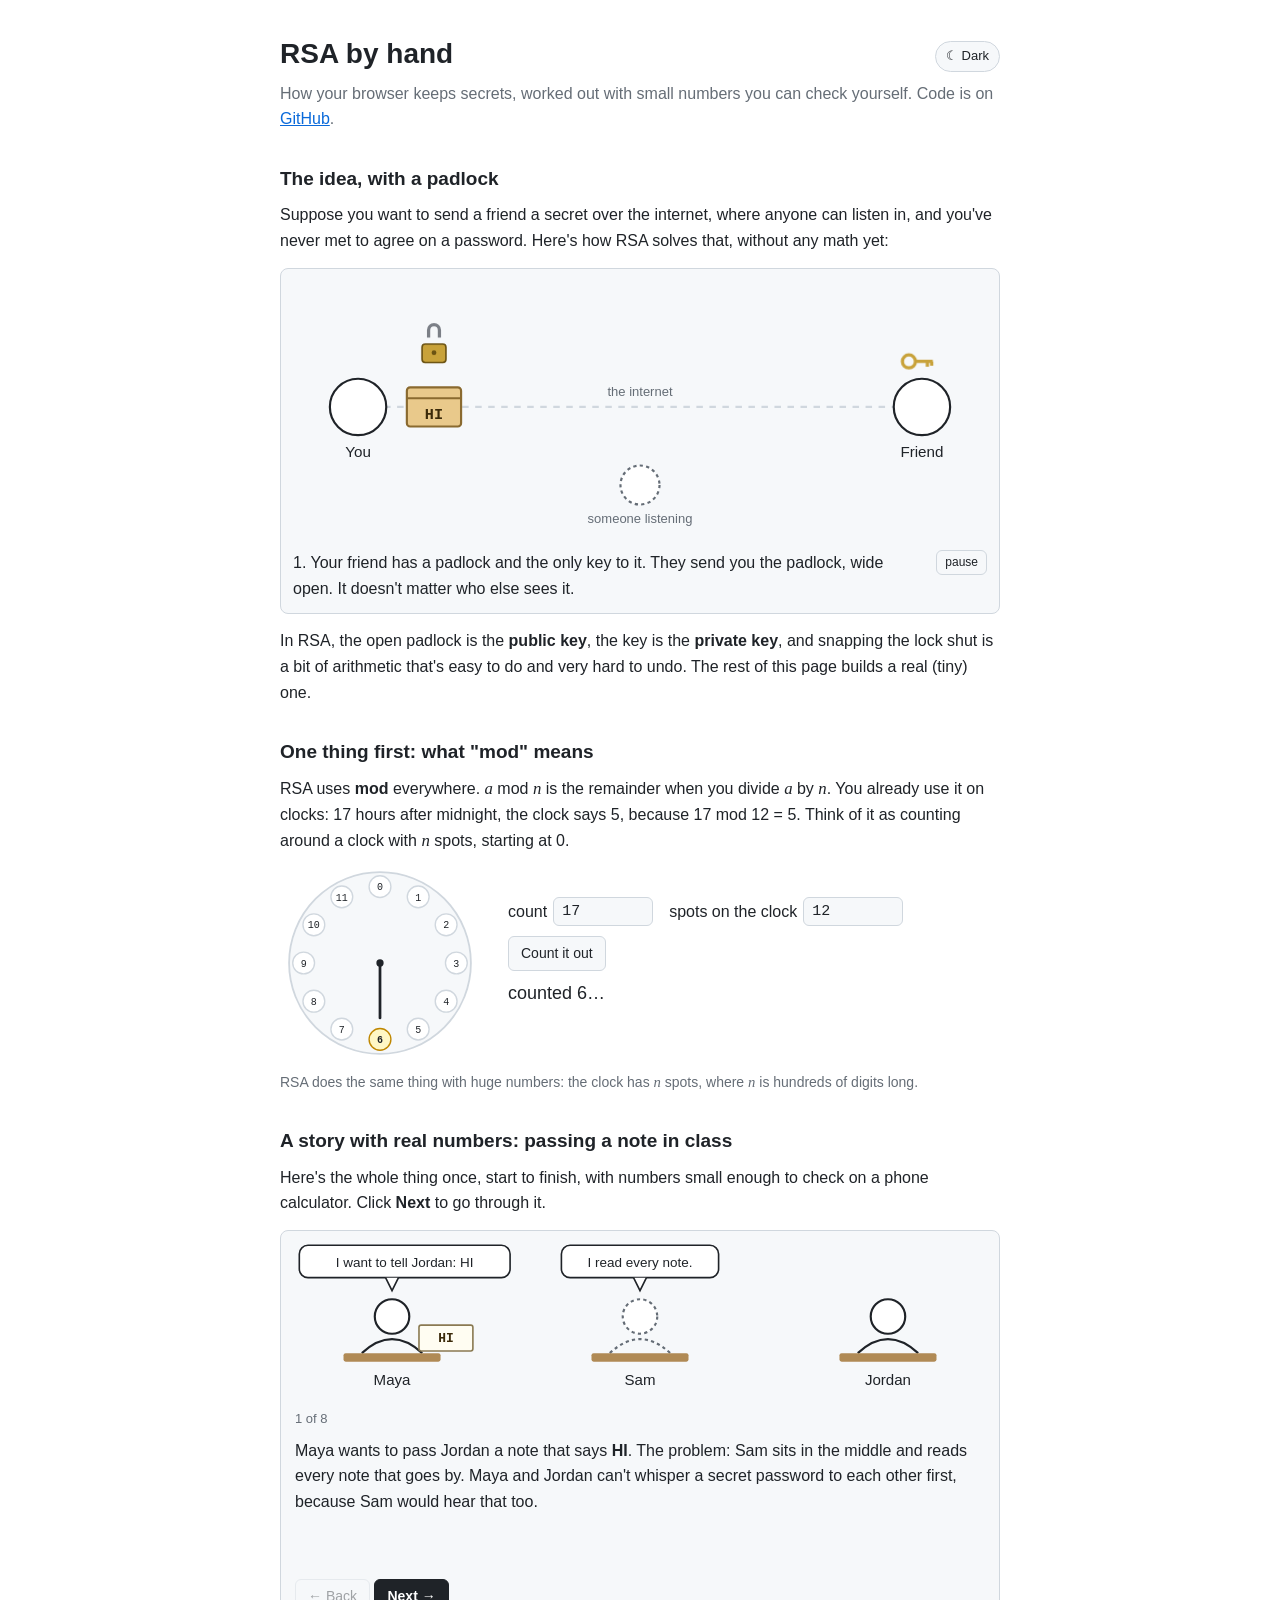
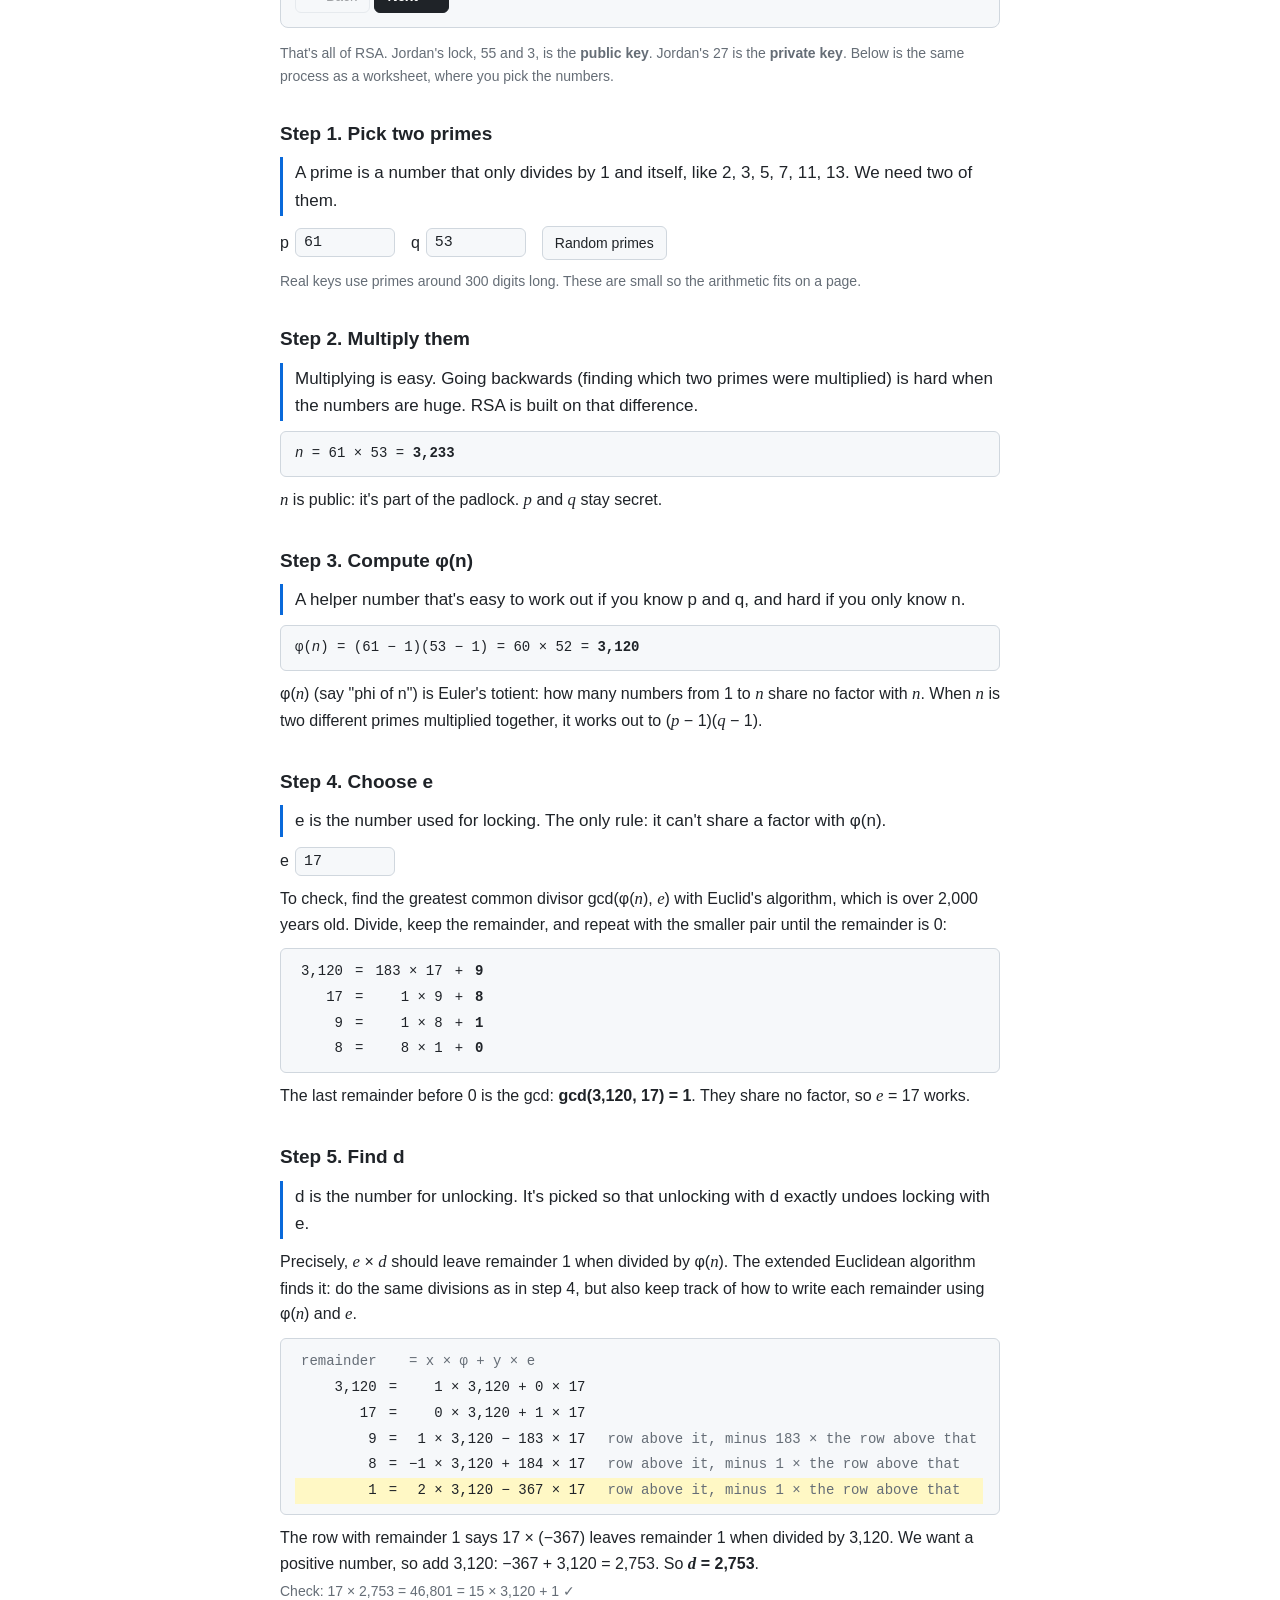
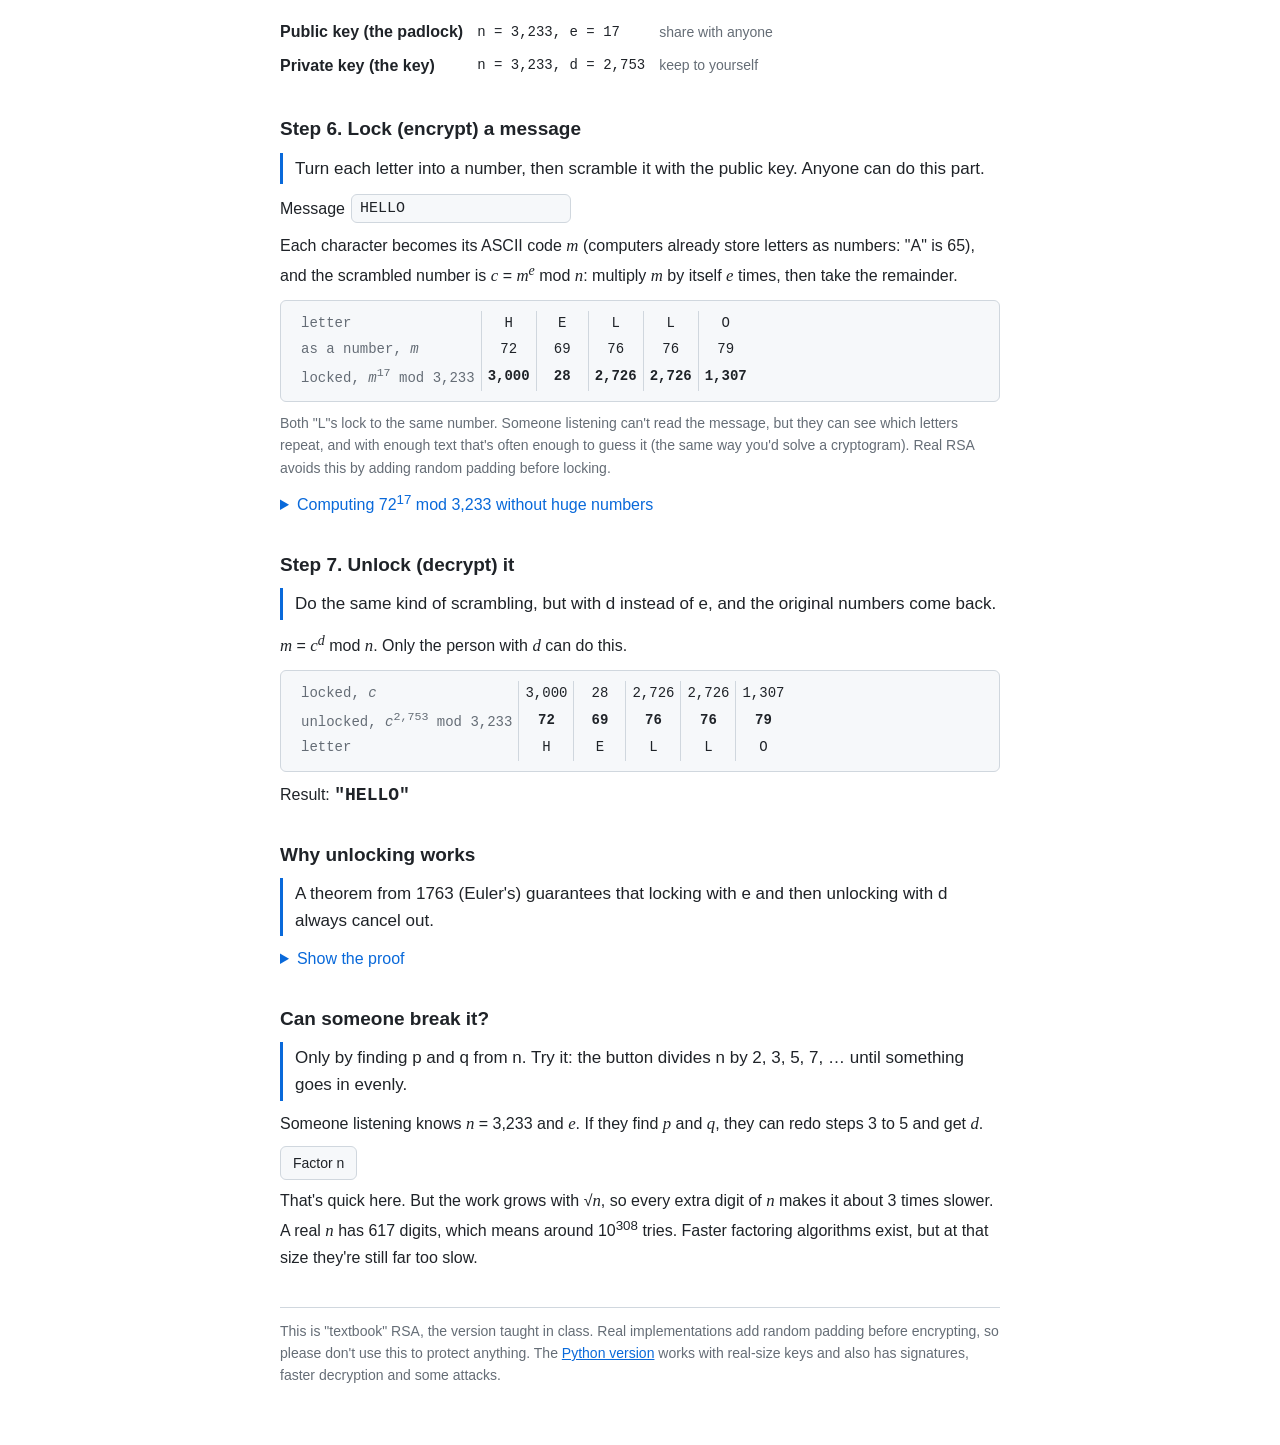
==== commit b646b1d9: "Add a light/dark toggle Starts from the system setting, remembers the reader's choice, and applies i" ====
--- a/docs/index.html
+++ b/docs/index.html
@@ -5,11 +5,24 @@
   <meta name="viewport" content="width=device-width, initial-scale=1">
   <title>RSA by hand</title>
   <meta name="description" content="Work through RSA encryption step by step with numbers small enough to check on paper.">
+  <script>
+    // Pick the color theme before the page draws, so it never flashes the wrong one:
+    // the reader's saved choice if there is one, otherwise their system setting.
+    (function () {
+      var saved = null;
+      try { saved = localStorage.getItem('theme'); } catch (e) {}
+      var dark = saved ? saved === 'dark' : window.matchMedia('(prefers-color-scheme: dark)').matches;
+      document.documentElement.setAttribute('data-theme', dark ? 'dark' : 'light');
+    })();
+  </script>
   <link rel="stylesheet" href="style.css">
 </head>
 <body>
   <main>
-    <h1>RSA by hand</h1>
+    <div class="title-row">
+      <h1>RSA by hand</h1>
+      <button id="theme-toggle" class="theme-toggle" type="button">☾ Dark</button>
+    </div>
     <p class="sub">
       How your browser keeps secrets, worked out with small numbers you can check yourself.
       Code is on <a href="https://github.com/mamoonrkhan/rsa-from-scratch">GitHub</a>.
@@ -237,6 +250,7 @@
     </p>
   </main>
 
+  <script src="theme.js"></script>
   <script src="rsa.js"></script>
 </body>
 </html>
--- a/docs/style.css
+++ b/docs/style.css
@@ -7,22 +7,24 @@
   --red: #cf222e;
   --mark: #fff8c5;
   --paper: #ffffff;
-}
-@media (prefers-color-scheme: dark) {
-  :root {
-    --text: #e6edf3;
-    --muted: #9198a1;
-    --line: #3d444d;
-    --box: #151b23;
-    --link: #4493f8;
-    --red: #f85149;
-    --mark: #3b2e00;
-    --paper: #0d1117;
-  }
-  body { background: #0d1117; }
+  --page: #ffffff;
+  color-scheme: light;
+}
+:root[data-theme="dark"] {
+  --text: #e6edf3;
+  --muted: #9198a1;
+  --line: #3d444d;
+  --box: #151b23;
+  --link: #4493f8;
+  --red: #f85149;
+  --mark: #3b2e00;
+  --paper: #0d1117;
+  --page: #0d1117;
+  color-scheme: dark;
 }
 
 * { box-sizing: border-box; }
+body { background: var(--page); }
 [hidden] { display: none !important; }
 
 body {
@@ -160,7 +162,7 @@
 .clock-row { display: flex; flex-wrap: wrap; align-items: center; gap: 8px 28px; margin: 8px 0; }
 #clock { width: 200px; height: 200px; flex: none; }
 #clock .face { fill: var(--box); stroke: var(--line); stroke-width: 2; }
-#clock .spot { fill: #fff; stroke: var(--line); stroke-width: 1.5; }
+#clock .spot { fill: var(--paper); stroke: var(--line); stroke-width: 1.5; }
 #clock .spot.here { fill: var(--mark); stroke: #bf8700; }
 #clock .spot.land { fill: #1a7f37; stroke: #1a7f37; }
 #clock .spot-label { font: 11px ui-monospace, Menlo, monospace; text-anchor: middle; fill: var(--text); }
@@ -169,9 +171,6 @@
 #clock .hand { stroke: var(--text); stroke-width: 3; stroke-linecap: round; }
 #clock .hub { fill: var(--text); }
 .clock-result { font-size: 18px; min-height: 52px; }
-@media (prefers-color-scheme: dark) {
-  #clock .spot { fill: #0d1117; }
-}
 
 .crack p { font-variant-numeric: tabular-nums; }
 
@@ -255,3 +254,8 @@
   .keys th { display: block; padding-top: 8px; }
   .keys td { display: inline-block; }
 }
+
+/* ---------------------------------------------------------------- light/dark toggle */
+
+.title-row { display: flex; align-items: center; justify-content: space-between; gap: 12px; }
+.theme-toggle { flex: none; font-size: 13px; padding: 4px 10px; border-radius: 999px; }
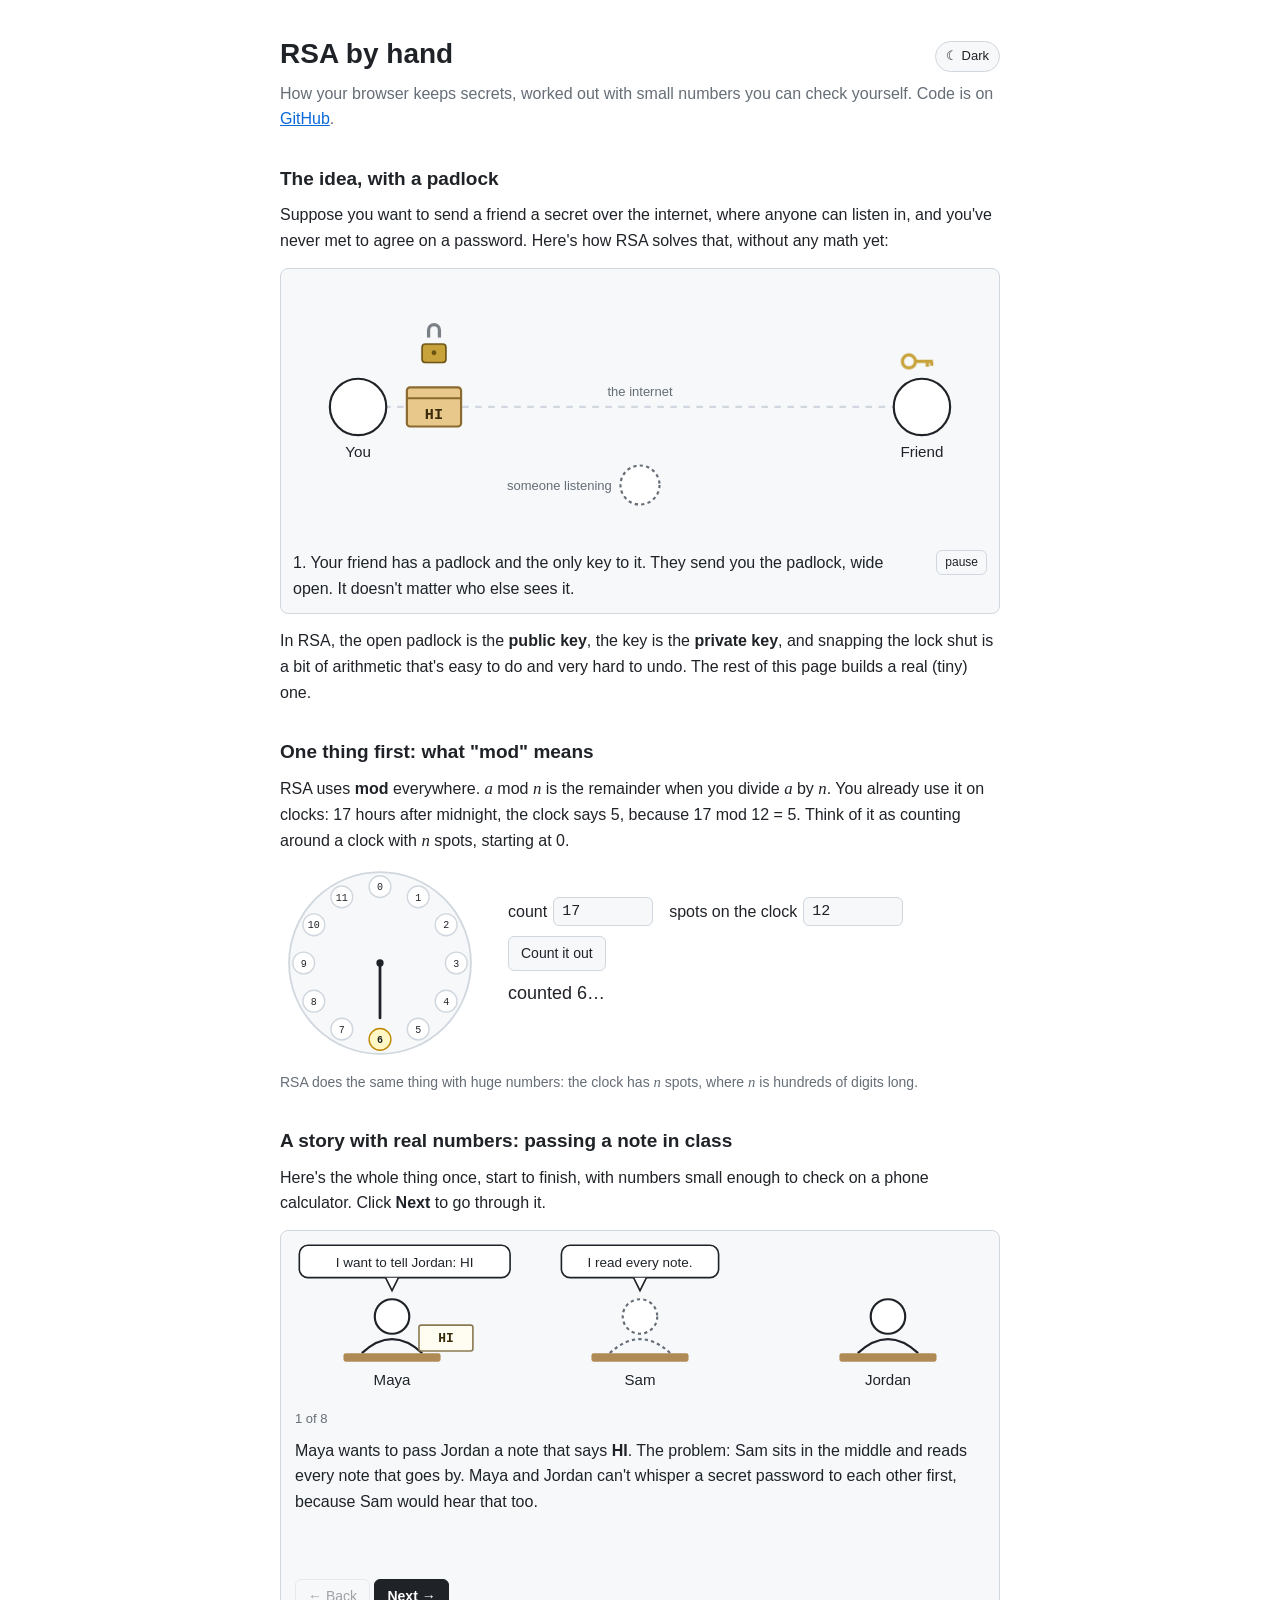
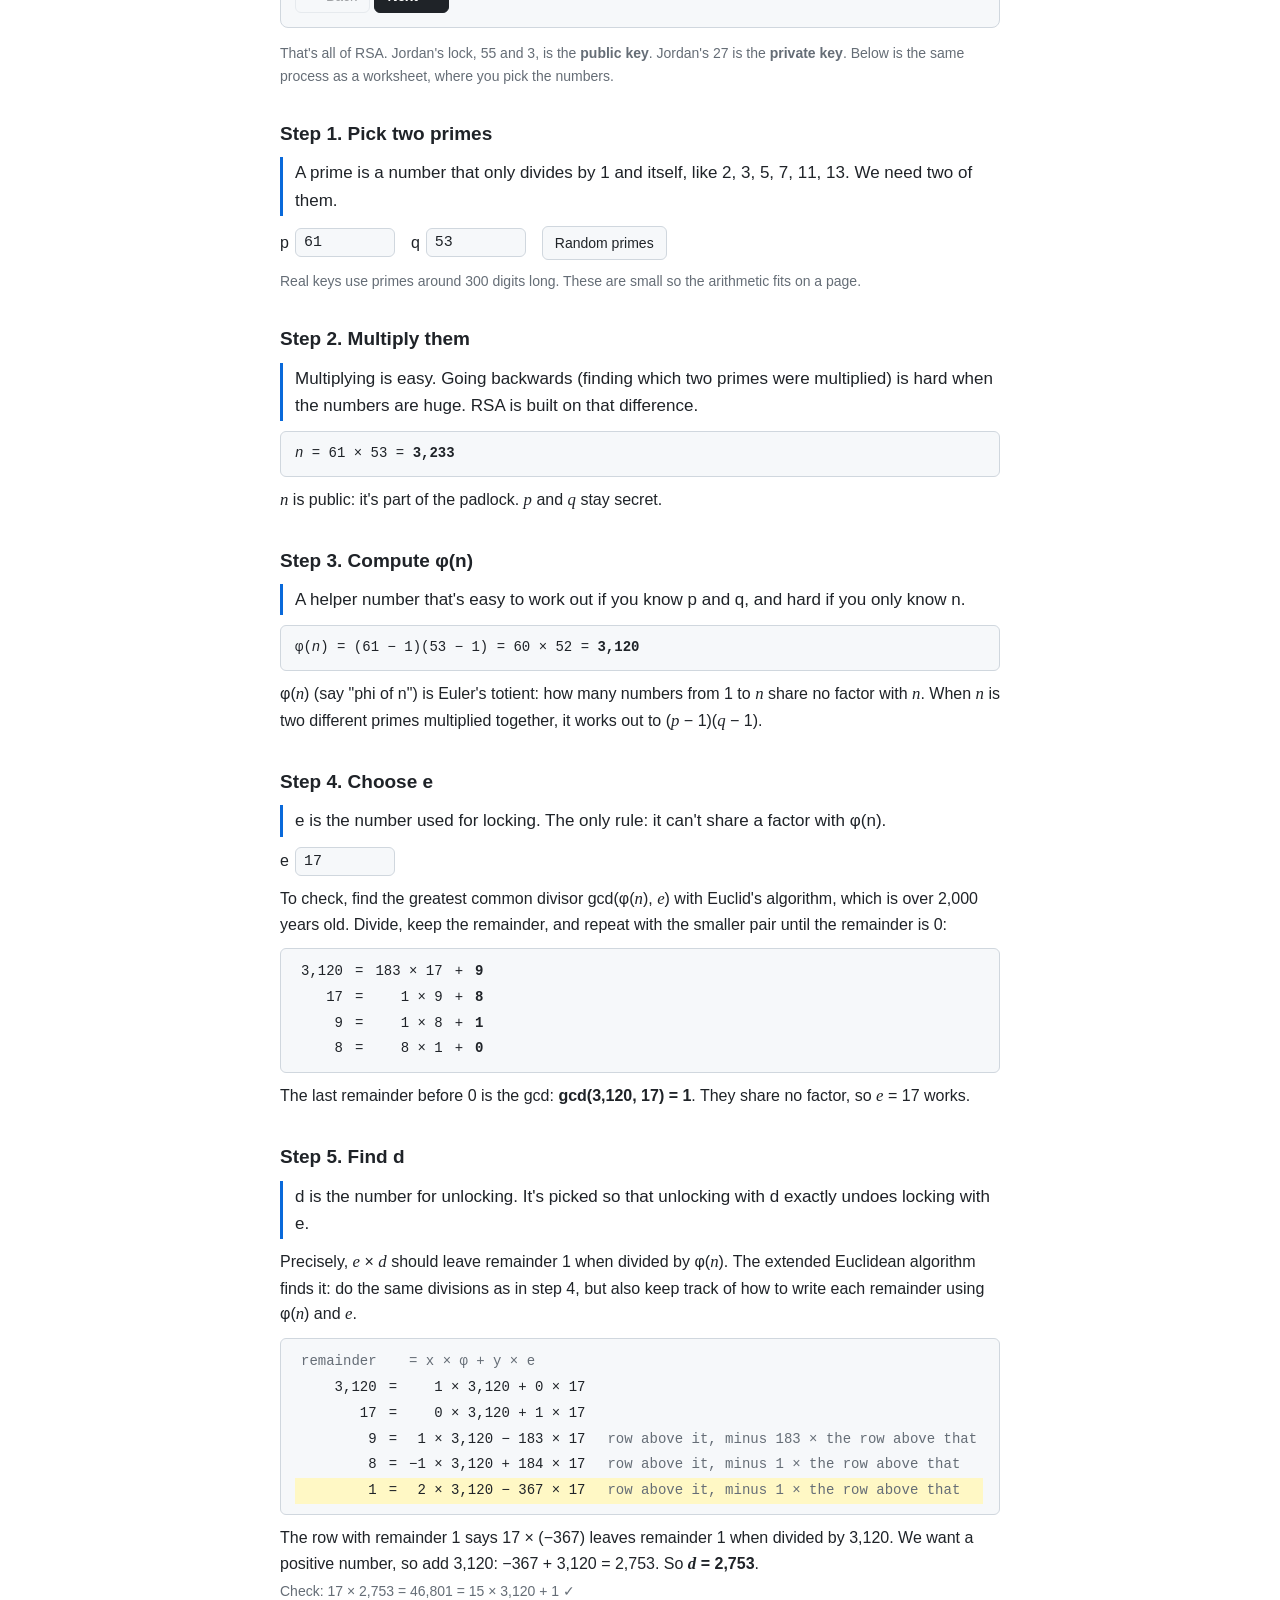
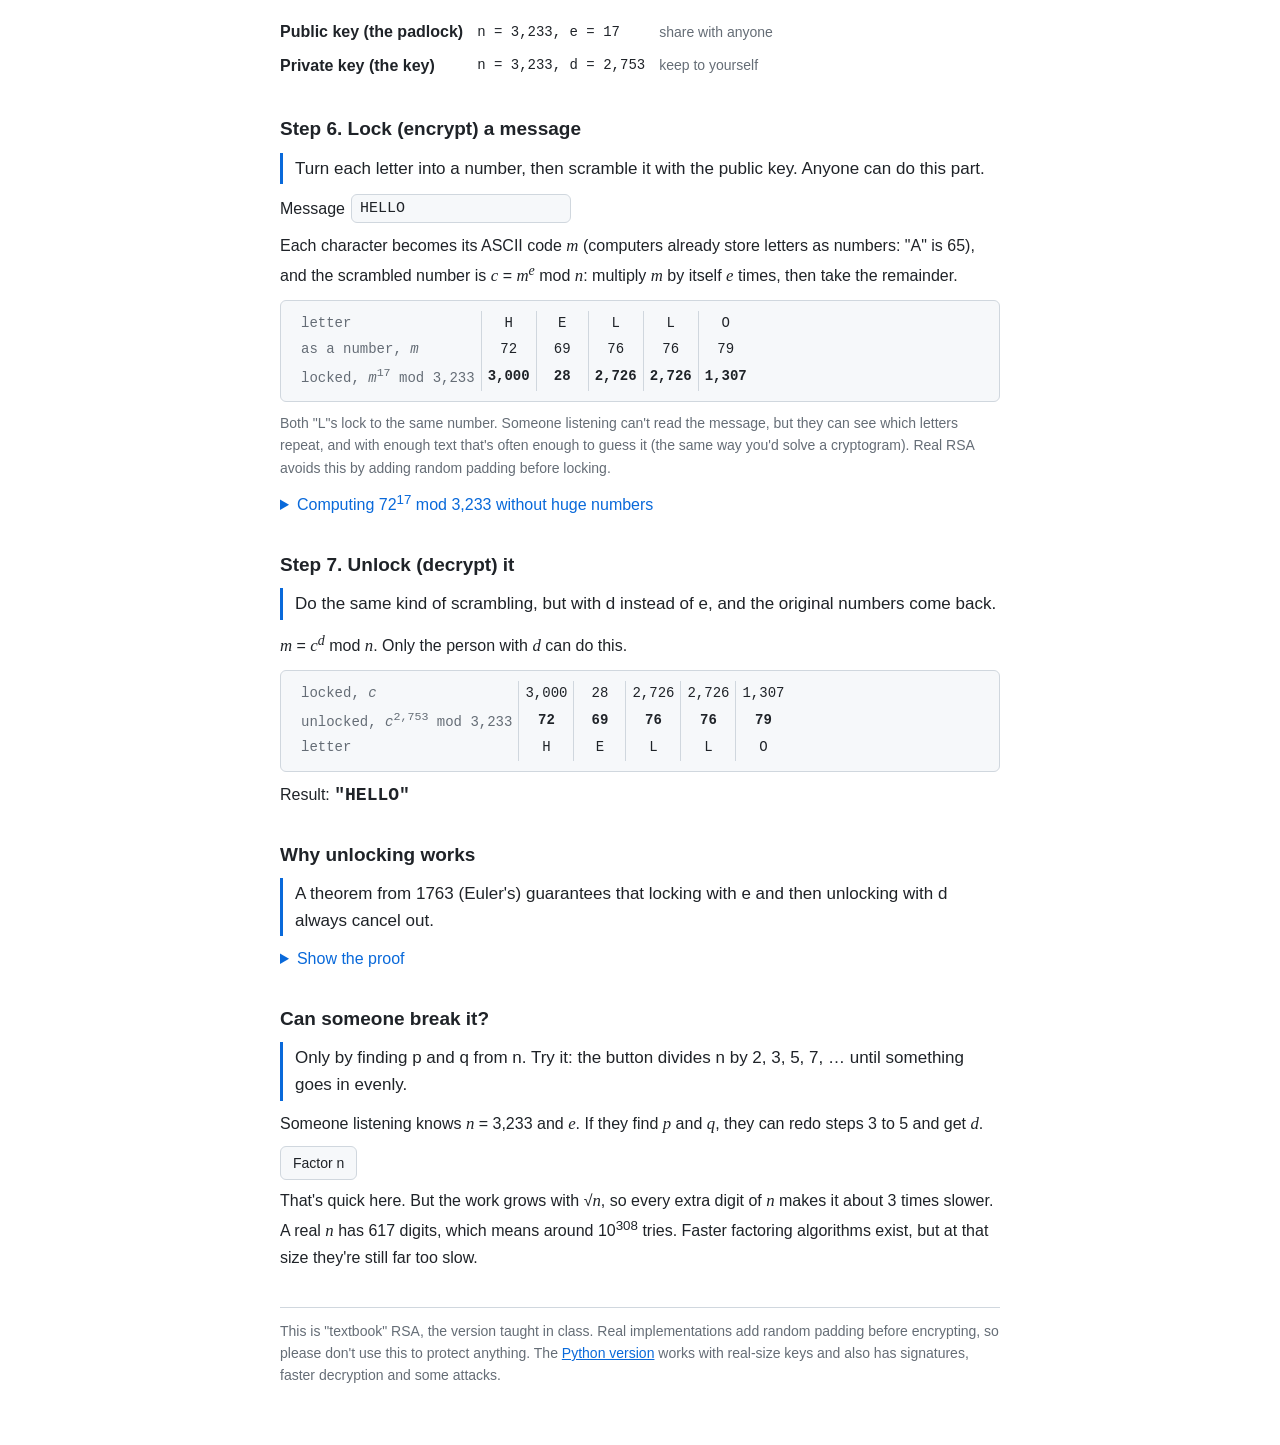
==== commit 5a480896: "Load faster, and fix an overlap in the padlock picture - Scripts download from <head> with defer ins" ====
--- a/docs/index.html
+++ b/docs/index.html
@@ -16,6 +16,7 @@
     })();
   </script>
   <link rel="stylesheet" href="style.css">
+  <script defer src="rsa.js"></script>
 </head>
 <body>
   <main>
@@ -40,11 +41,11 @@
 
         <g class="person"><circle cx="60" cy="118" r="26"/><text x="60" y="164">You</text></g>
         <g class="person"><circle cx="580" cy="118" r="26"/><text x="580" y="164">Friend</text></g>
-        <g class="person snoop"><circle cx="320" cy="190" r="18"/><text x="320" y="225">someone listening</text></g>
+        <g class="person snoop"><circle cx="320" cy="190" r="18"/><text x="294" y="195">someone listening</text></g>
 
         <g id="peek">
-          <rect x="318" y="158" width="264" height="44" rx="6"/>
-          <text x="450" y="185">sees only: 3000 1486</text>
+          <rect x="350" y="188" width="256" height="44" rx="6"/>
+          <text x="478" y="215">sees only: 3000 1486</text>
         </g>
 
         <g id="box">
@@ -250,7 +251,38 @@
     </p>
   </main>
 
-  <script src="theme.js"></script>
-  <script src="rsa.js"></script>
+  <script>
+    // The light/dark toggle. The starting theme is set by a small script in the page's <head>.
+    (function () {
+      'use strict';
+      const root = document.documentElement;
+      const button = document.getElementById('theme-toggle');
+      const system = window.matchMedia('(prefers-color-scheme: dark)');
+      const saved = () => { try { return localStorage.getItem('theme'); } catch (e) { return null; } };
+
+      function label() {
+        const dark = root.getAttribute('data-theme') === 'dark';
+        button.textContent = dark ? '☀ Light' : '☾ Dark';
+        button.setAttribute('aria-label', dark ? 'Switch to light mode' : 'Switch to dark mode');
+      }
+
+      button.addEventListener('click', () => {
+        const next = root.getAttribute('data-theme') === 'dark' ? 'light' : 'dark';
+        root.setAttribute('data-theme', next);
+        try { localStorage.setItem('theme', next); } catch (e) { /* private browsing: just don't remember */ }
+        label();
+      });
+
+      // Until the reader picks a theme, follow the system setting if it changes.
+      system.addEventListener('change', (e) => {
+        if (!saved()) {
+          root.setAttribute('data-theme', e.matches ? 'dark' : 'light');
+          label();
+        }
+      });
+
+      label();
+    })();
+  </script>
 </body>
 </html>
--- a/docs/style.css
+++ b/docs/style.css
@@ -101,7 +101,7 @@
 #scene .person circle { fill: var(--paper, #fff); stroke: var(--text); stroke-width: 2; }
 #scene .person text { fill: var(--text); font-size: 14px; text-anchor: middle; }
 #scene .snoop circle { stroke: var(--muted); stroke-dasharray: 3 3; }
-#scene .snoop text { fill: var(--muted); font-size: 12px; }
+#scene .snoop text { fill: var(--muted); font-size: 12px; text-anchor: end; }
 #scene #box rect { fill: #e9c98b; stroke: #8a6a2f; stroke-width: 2; }
 #scene #box line { stroke: #8a6a2f; stroke-width: 2; }
 #scene #note { font: 700 14px ui-monospace, Menlo, monospace; text-anchor: middle; fill: #3b2a0a; }
@@ -247,7 +247,6 @@
   .work td.aside { white-space: normal; min-width: 130px; font-size: 12px; }
   #ext-euclid td.aside { display: none; }
   #scene .person text { transform: translateY(14px); }
-  #scene .snoop text { transform: translateY(10px); }
   #classroom .kid text { transform: translateY(6px); }
   #paper text { font-size: 14px; }
   figcaption { flex-direction: column; min-height: 0; }
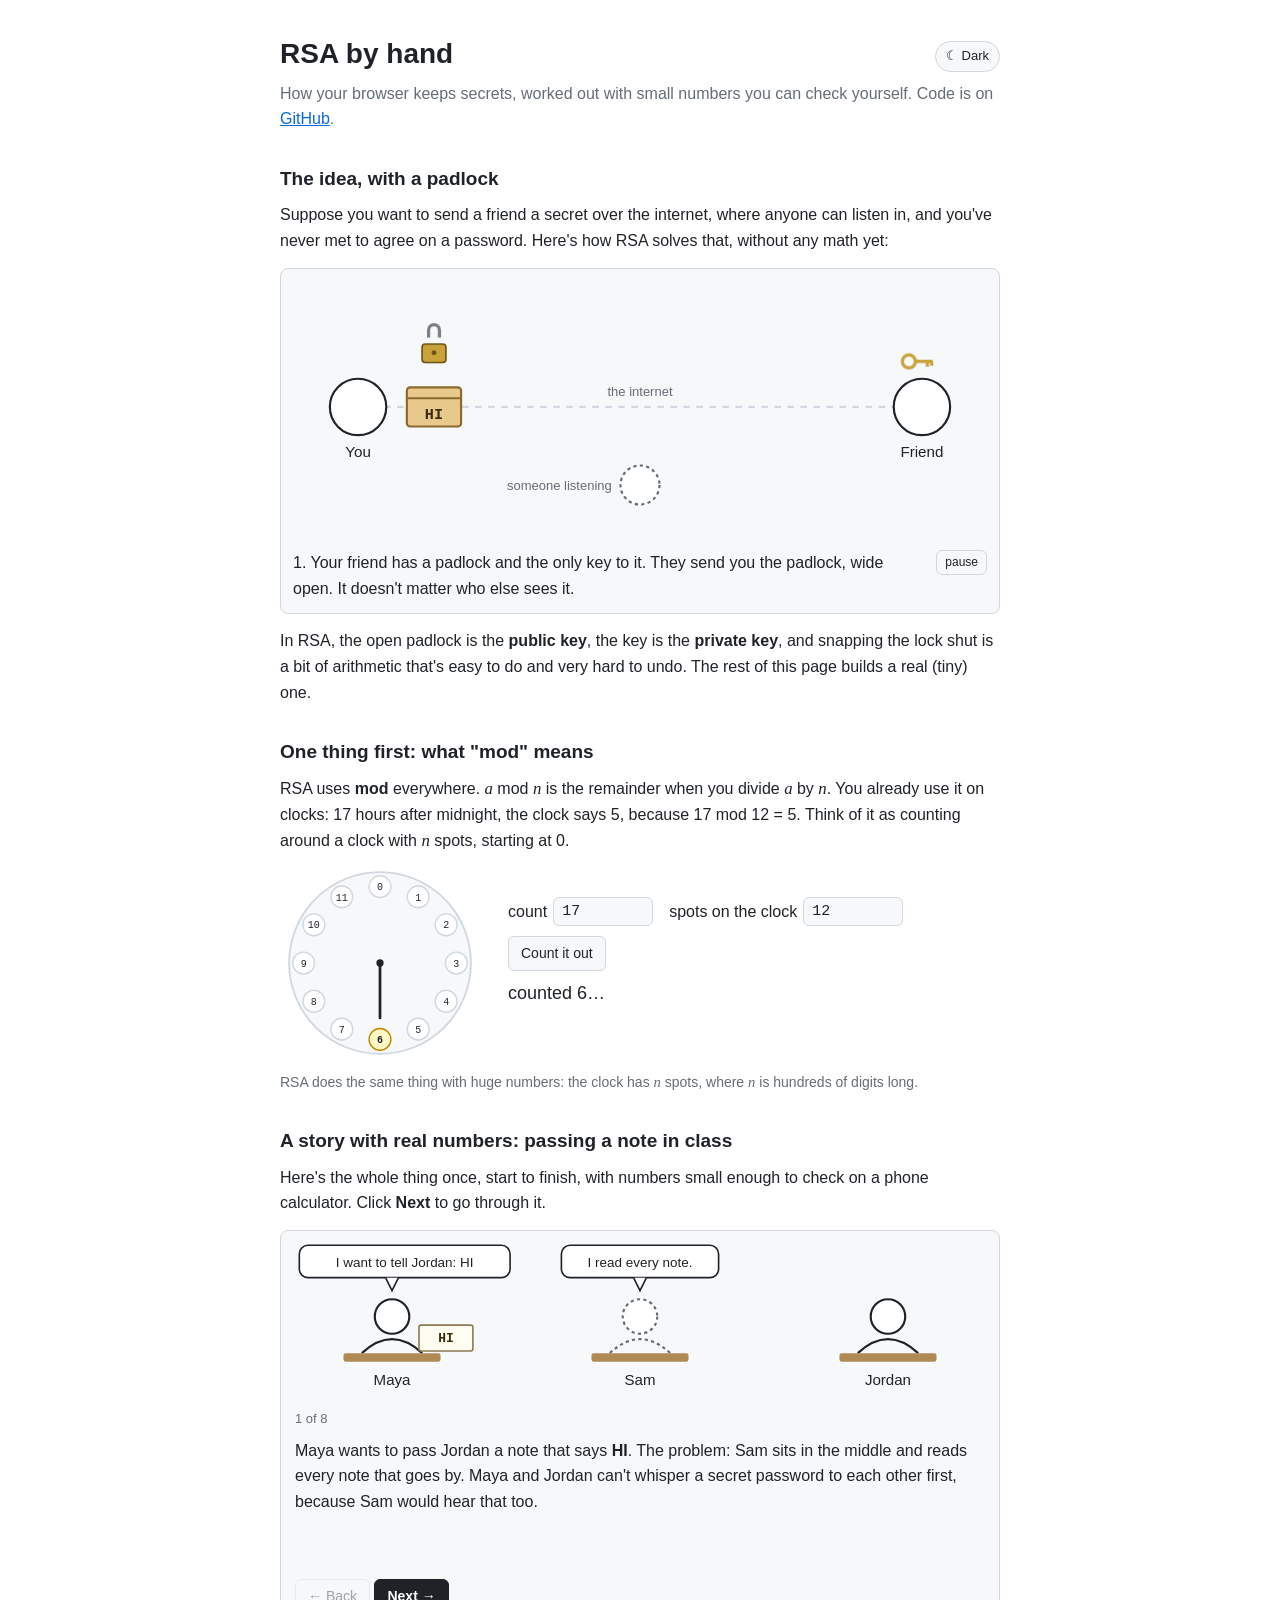
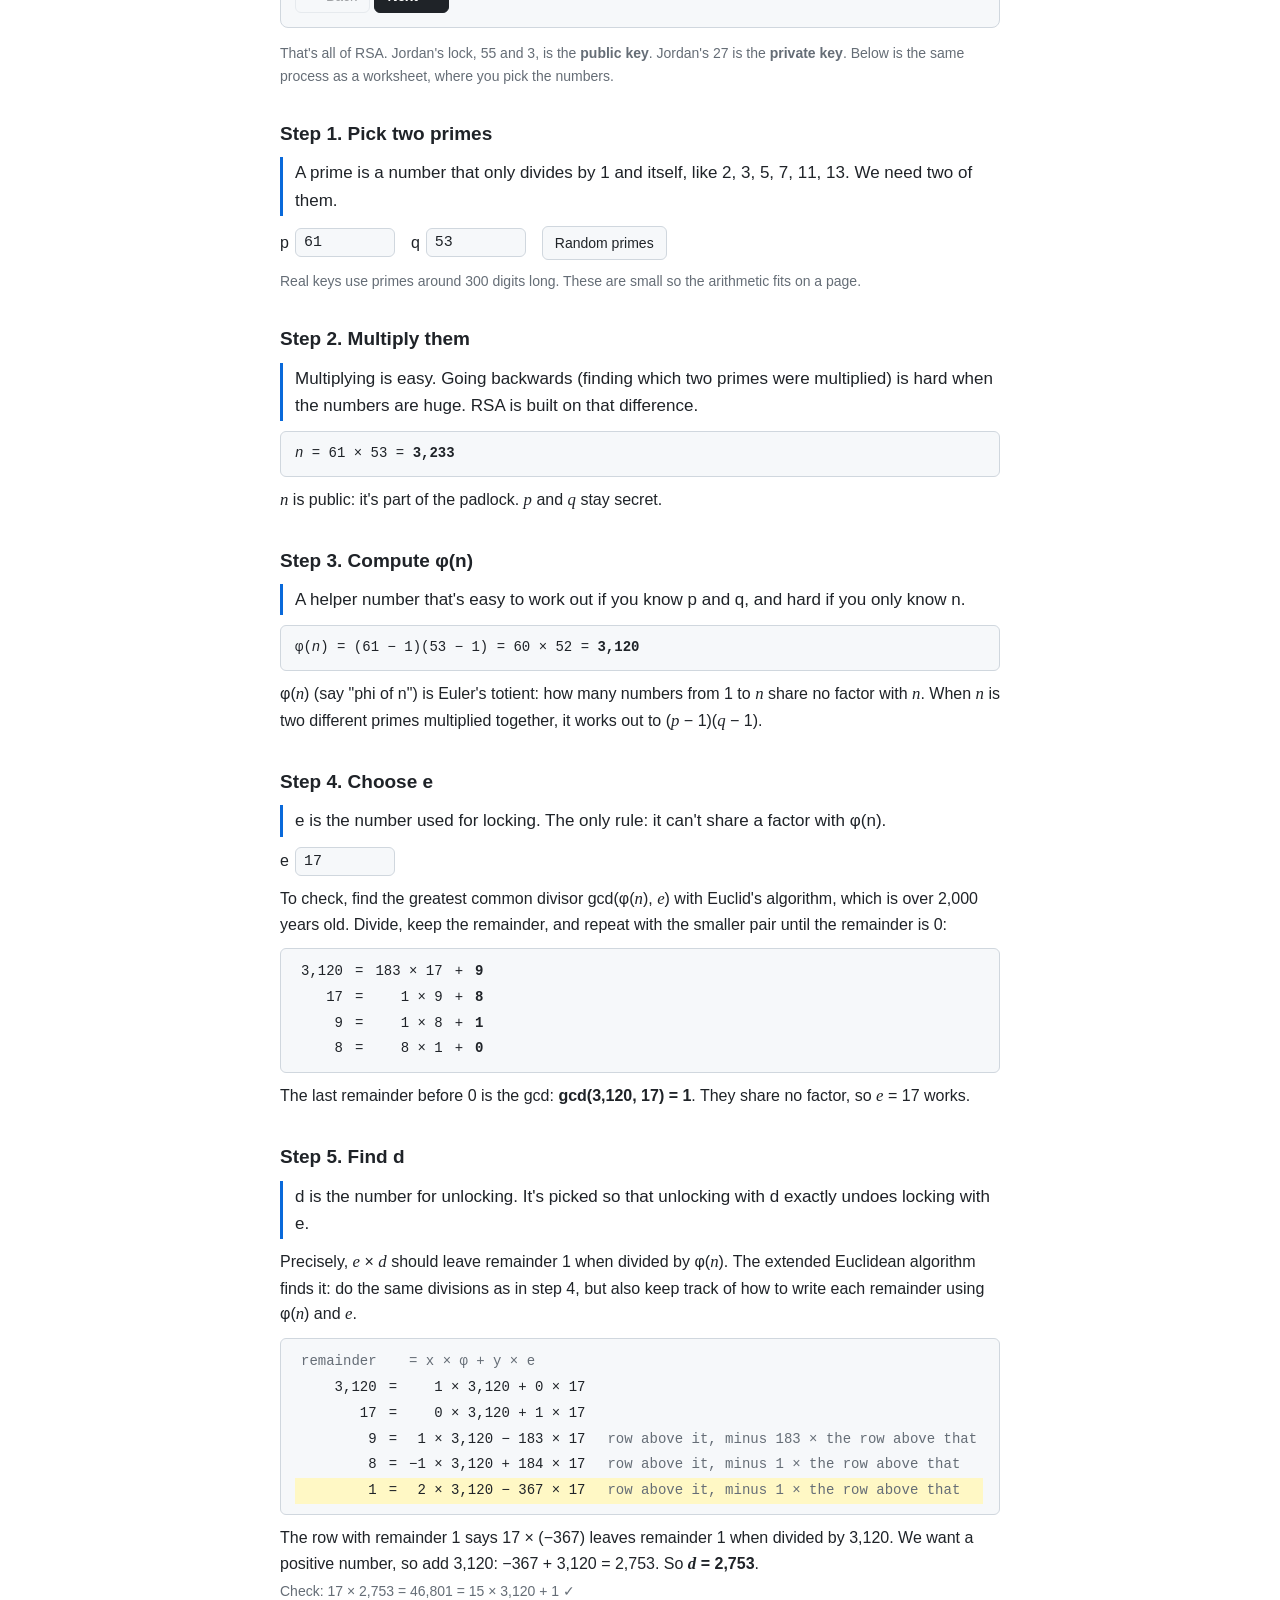
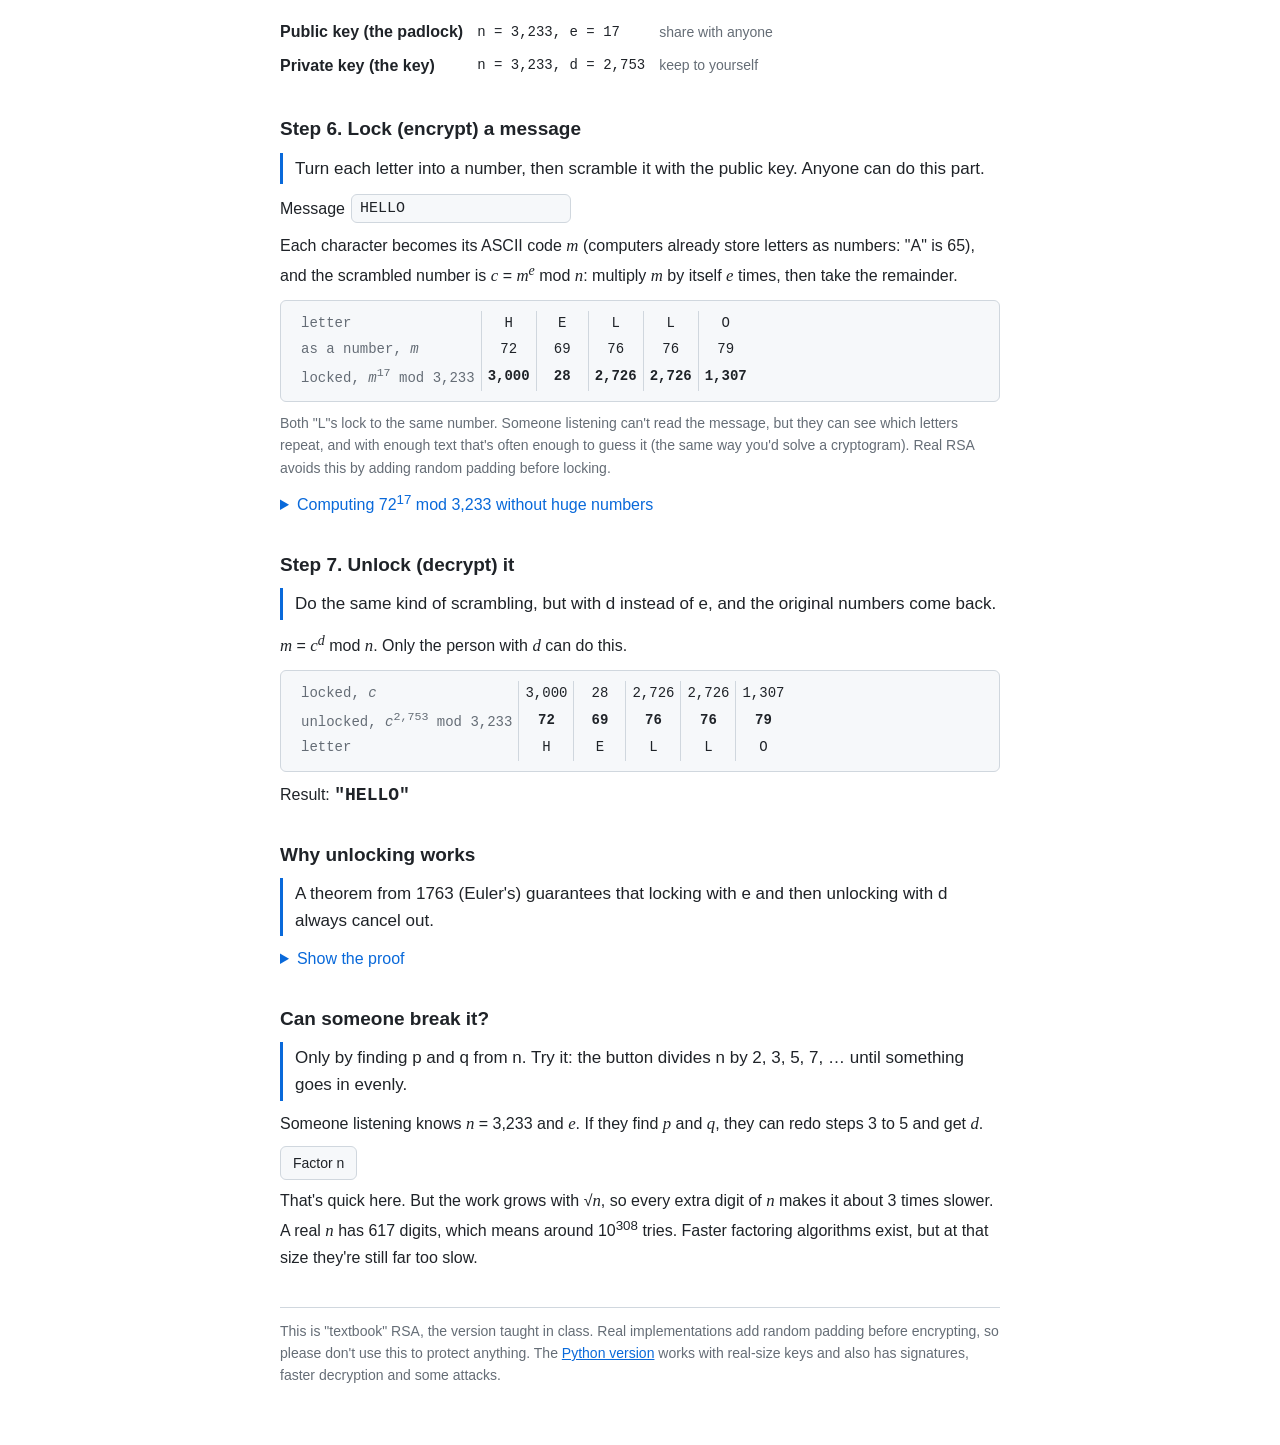
==== commit d26cc828: "Add a share preview image for link previews 1200x630 preview with Open Graph and Twitter card tags, " ====
--- a/docs/index.html
+++ b/docs/index.html
@@ -4,7 +4,18 @@
   <meta charset="utf-8">
   <meta name="viewport" content="width=device-width, initial-scale=1">
   <title>RSA by hand</title>
-  <meta name="description" content="Work through RSA encryption step by step with numbers small enough to check on paper.">
+  <meta name="description" content="How your browser keeps secrets, worked out with numbers small enough to check on a calculator.">
+  <!-- Link previews (iMessage, Slack, Discord, LinkedIn, X, ...) -->
+  <meta property="og:type" content="website">
+  <meta property="og:site_name" content="rsa-from-scratch">
+  <meta property="og:title" content="RSA by hand">
+  <meta property="og:description" content="How your browser keeps secrets, worked out with numbers small enough to check on a calculator.">
+  <meta property="og:url" content="https://mamoonrkhan.github.io/rsa-from-scratch/">
+  <meta property="og:image" content="https://mamoonrkhan.github.io/rsa-from-scratch/preview.png">
+  <meta property="og:image:width" content="1200">
+  <meta property="og:image:height" content="630">
+  <meta property="og:image:alt" content="A locked box travelling from You to Friend over the internet, while someone listening sees only the numbers 17 14.">
+  <meta name="twitter:card" content="summary_large_image">
   <script>
     // Pick the color theme before the page draws, so it never flashes the wrong one:
     // the reader's saved choice if there is one, otherwise their system setting.
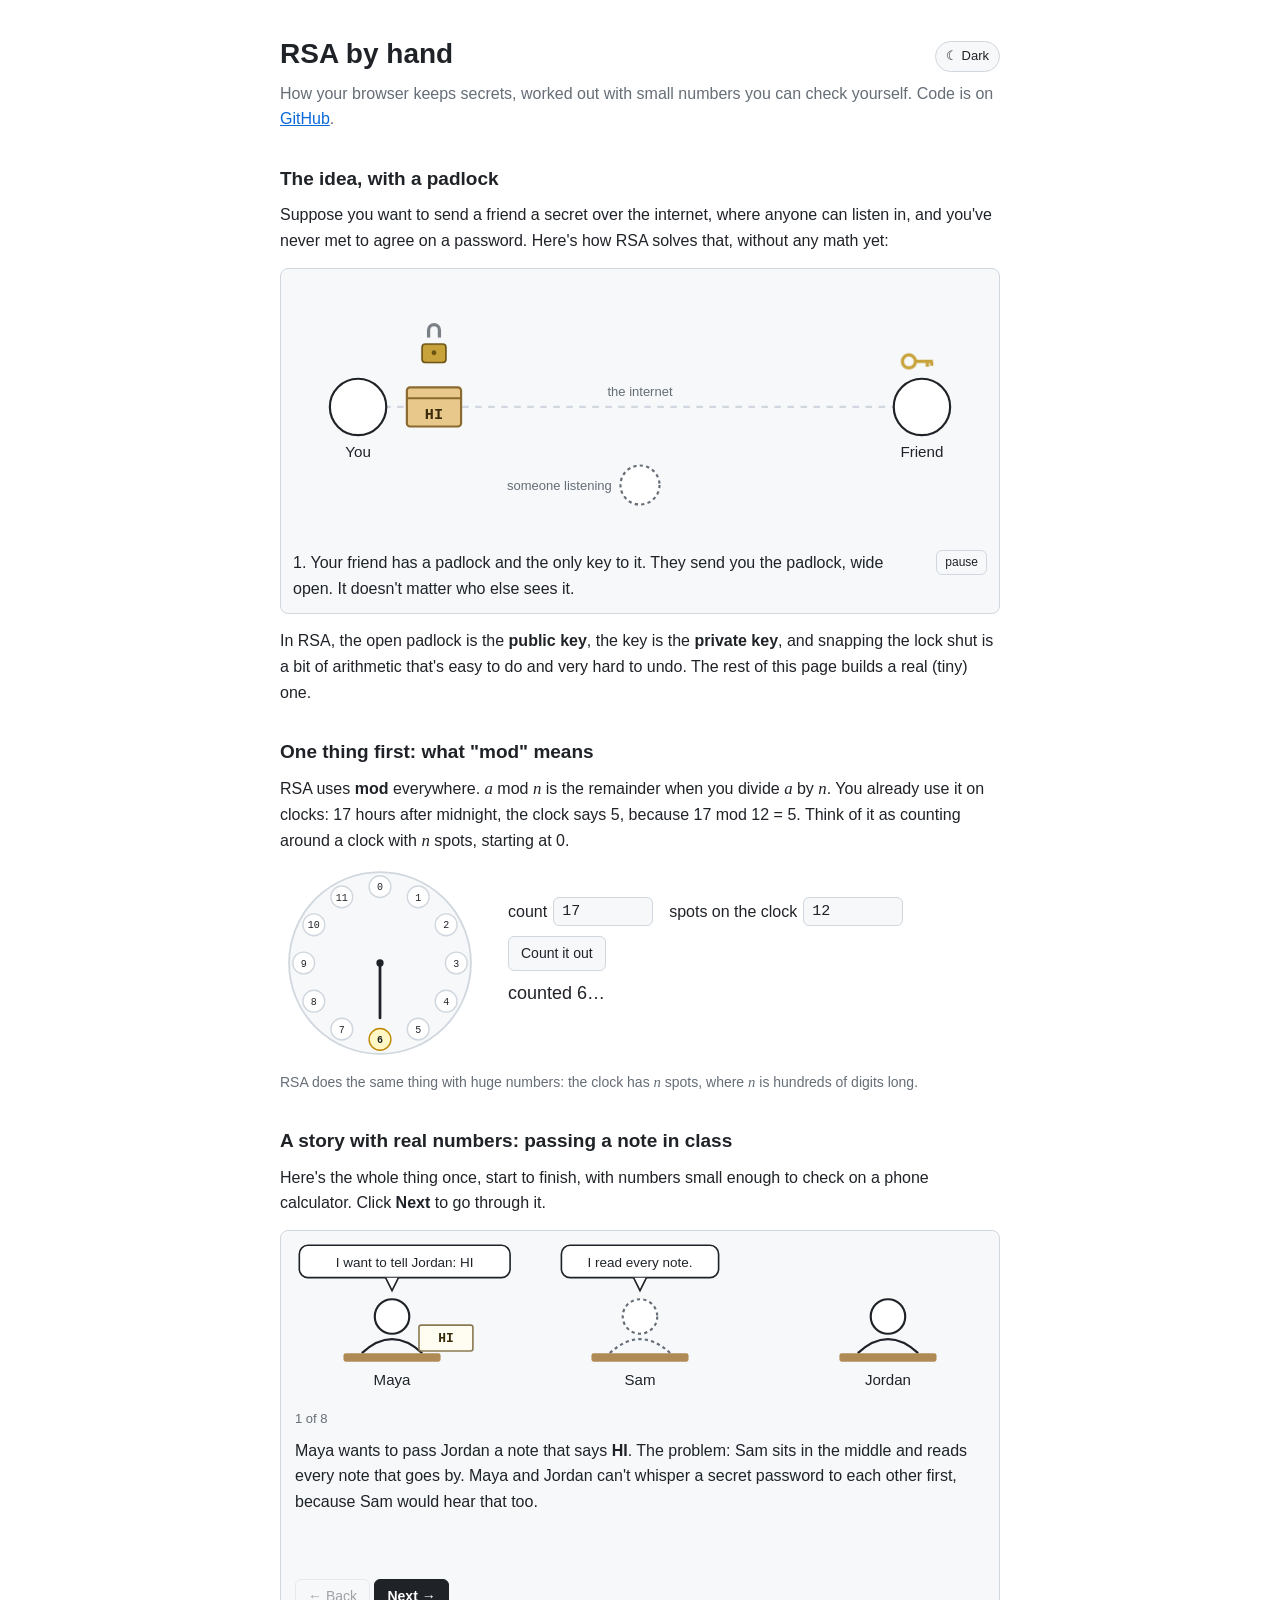
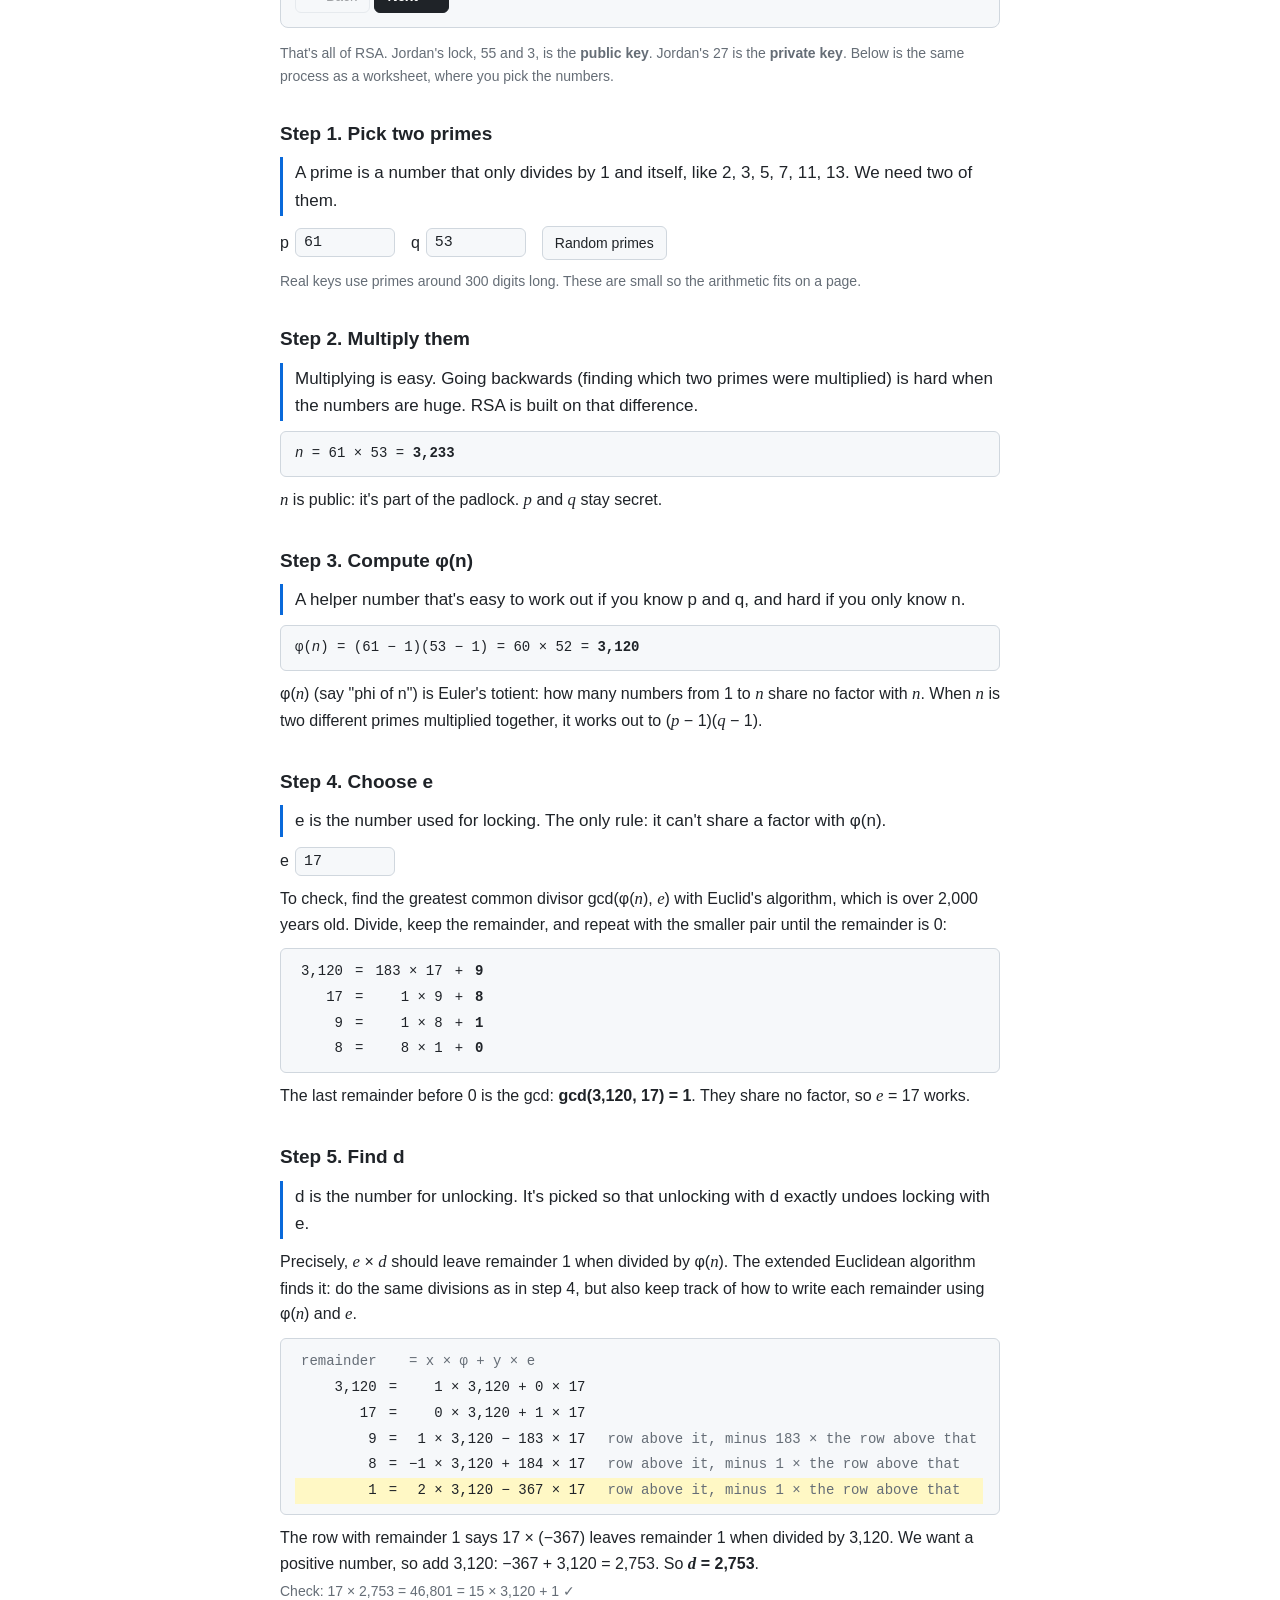
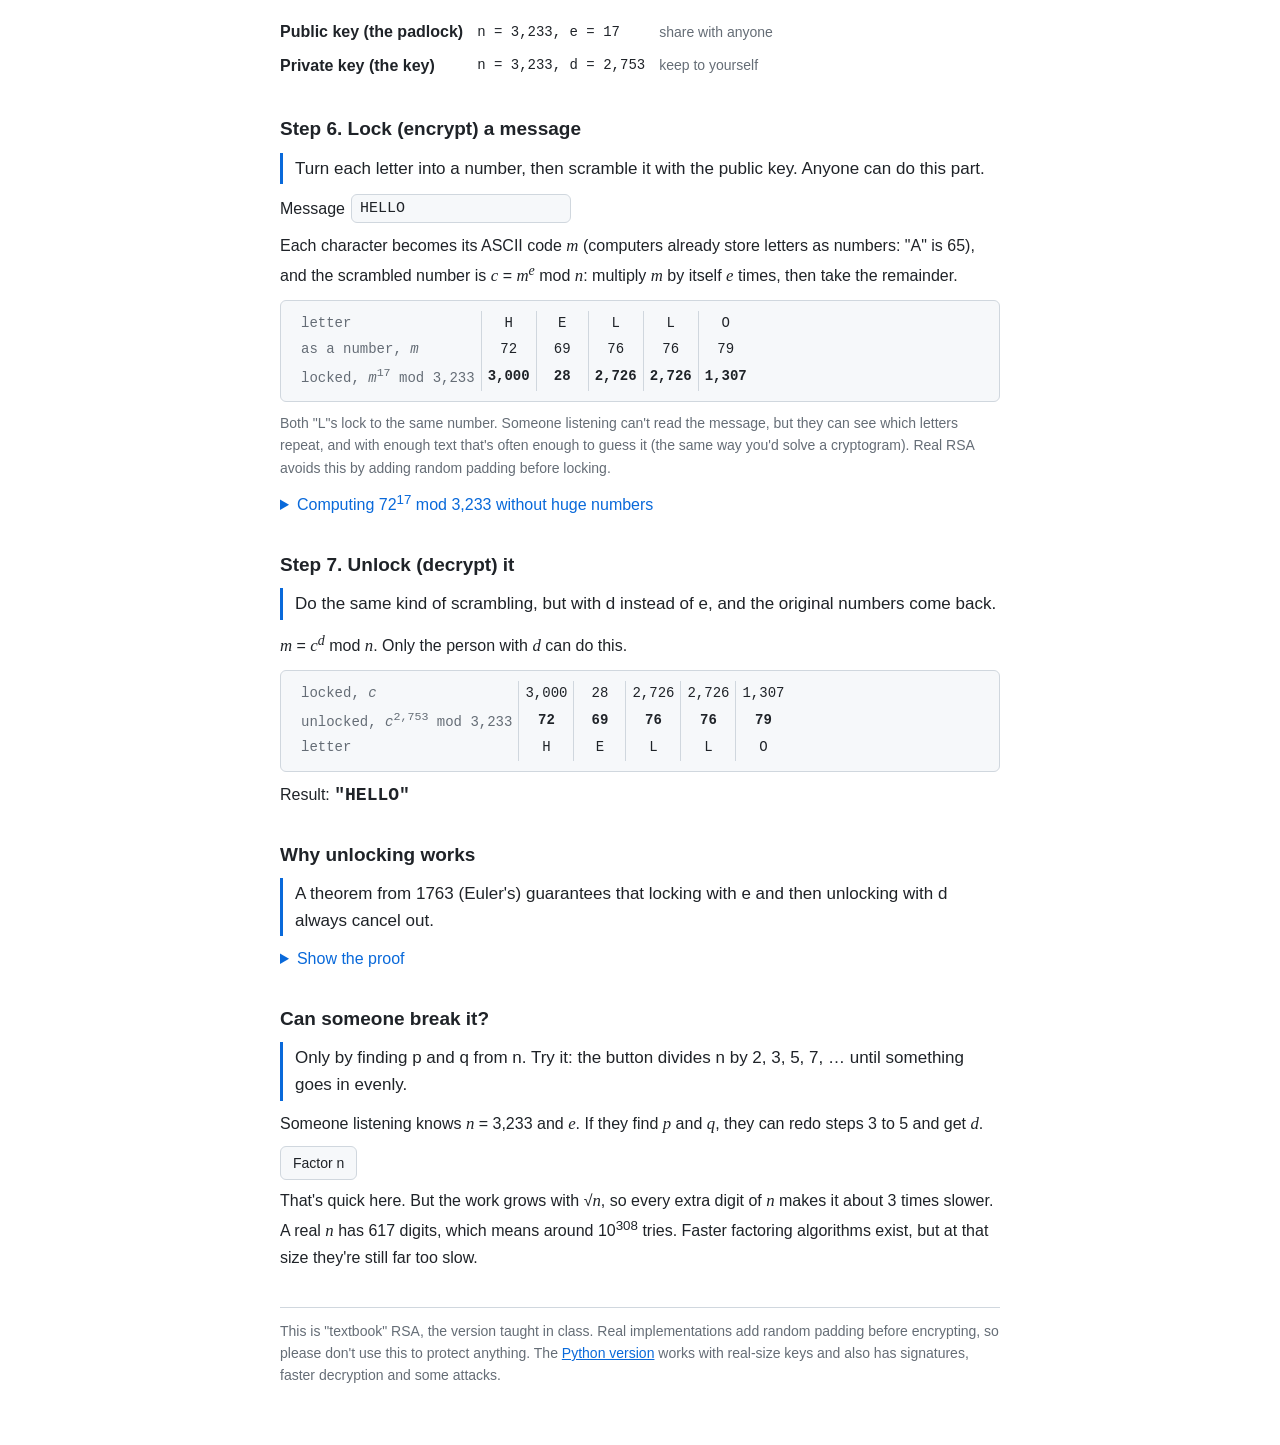
==== commit 6a1e6188: "Add a favicon SVG icon for modern browsers, a 32px PNG fallback, and a 180px icon for iPhone home sc" ====
--- a/docs/index.html
+++ b/docs/index.html
@@ -5,6 +5,9 @@
   <meta name="viewport" content="width=device-width, initial-scale=1">
   <title>RSA by hand</title>
   <meta name="description" content="How your browser keeps secrets, worked out with numbers small enough to check on a calculator.">
+  <link rel="icon" href="favicon.svg" type="image/svg+xml">
+  <link rel="icon" href="favicon-32.png" sizes="32x32" type="image/png">
+  <link rel="apple-touch-icon" href="apple-touch-icon.png">
   <!-- Link previews (iMessage, Slack, Discord, LinkedIn, X, ...) -->
   <meta property="og:type" content="website">
   <meta property="og:site_name" content="rsa-from-scratch">
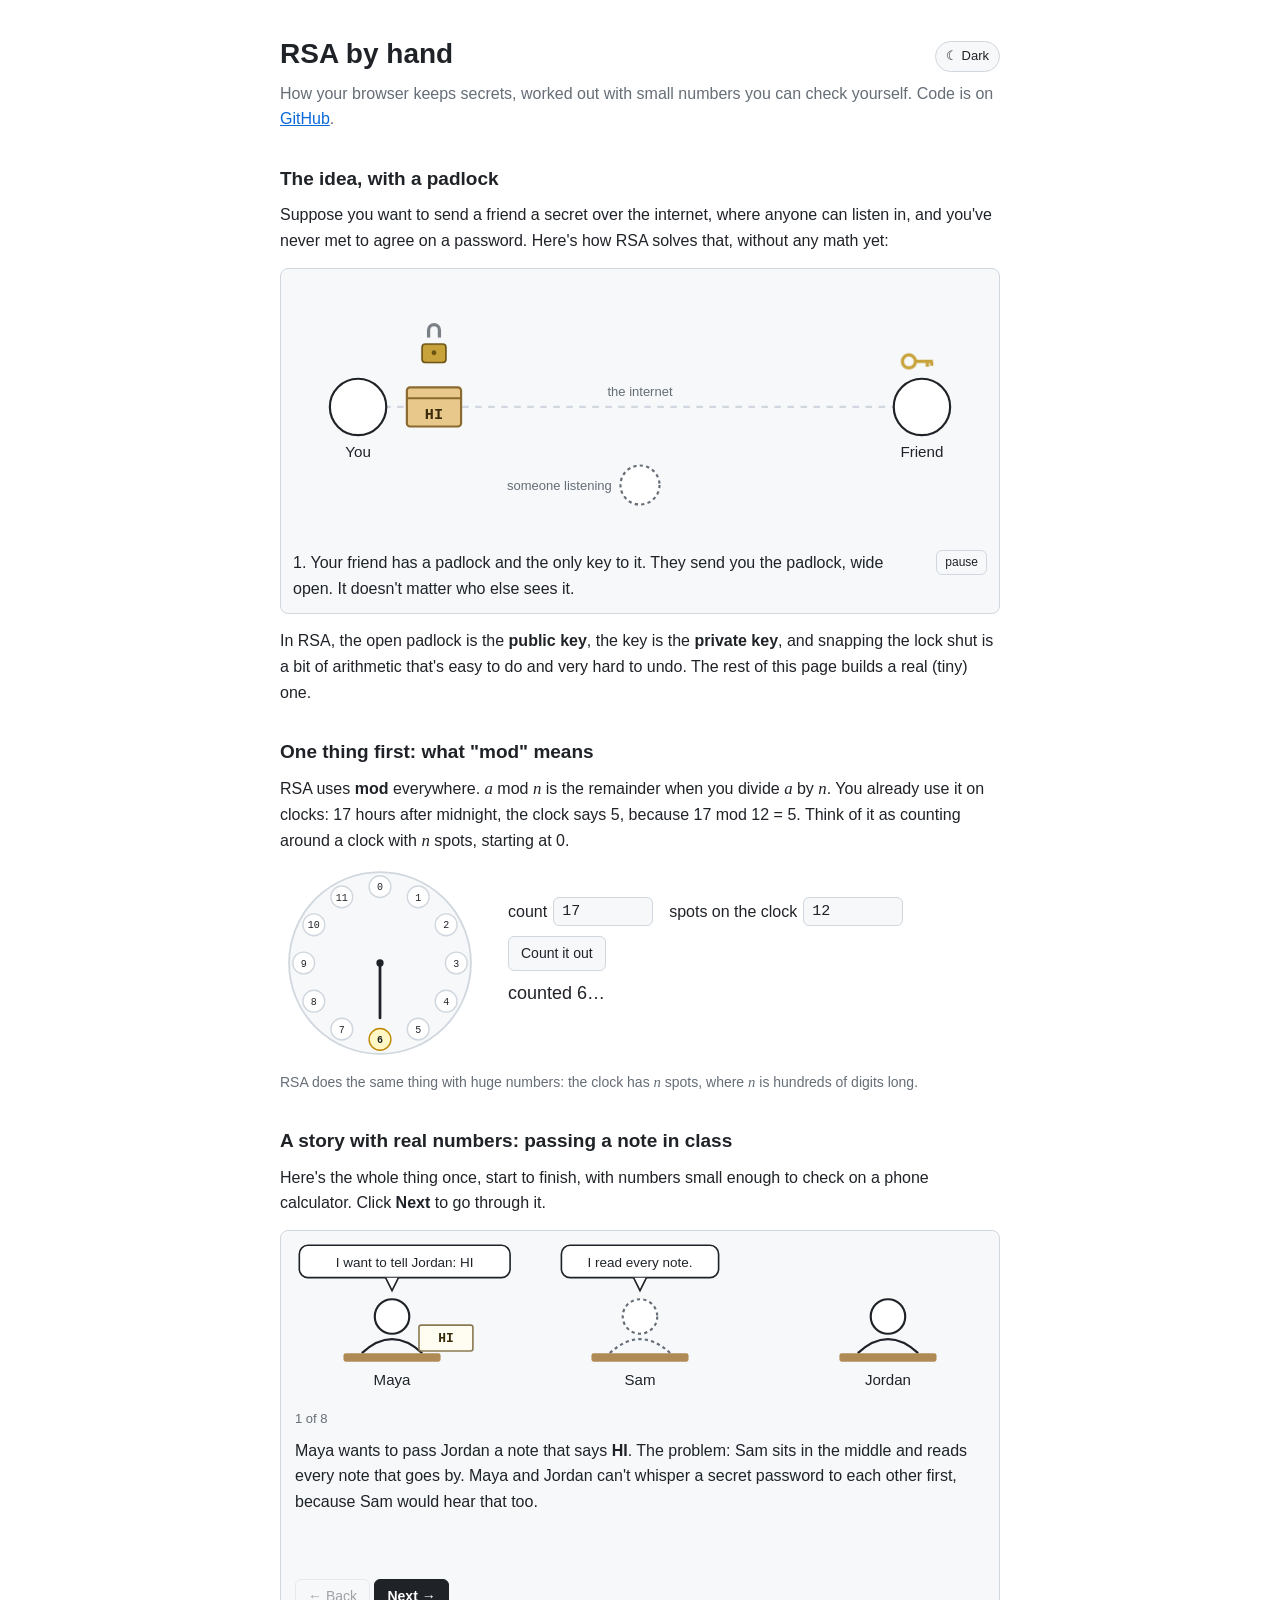
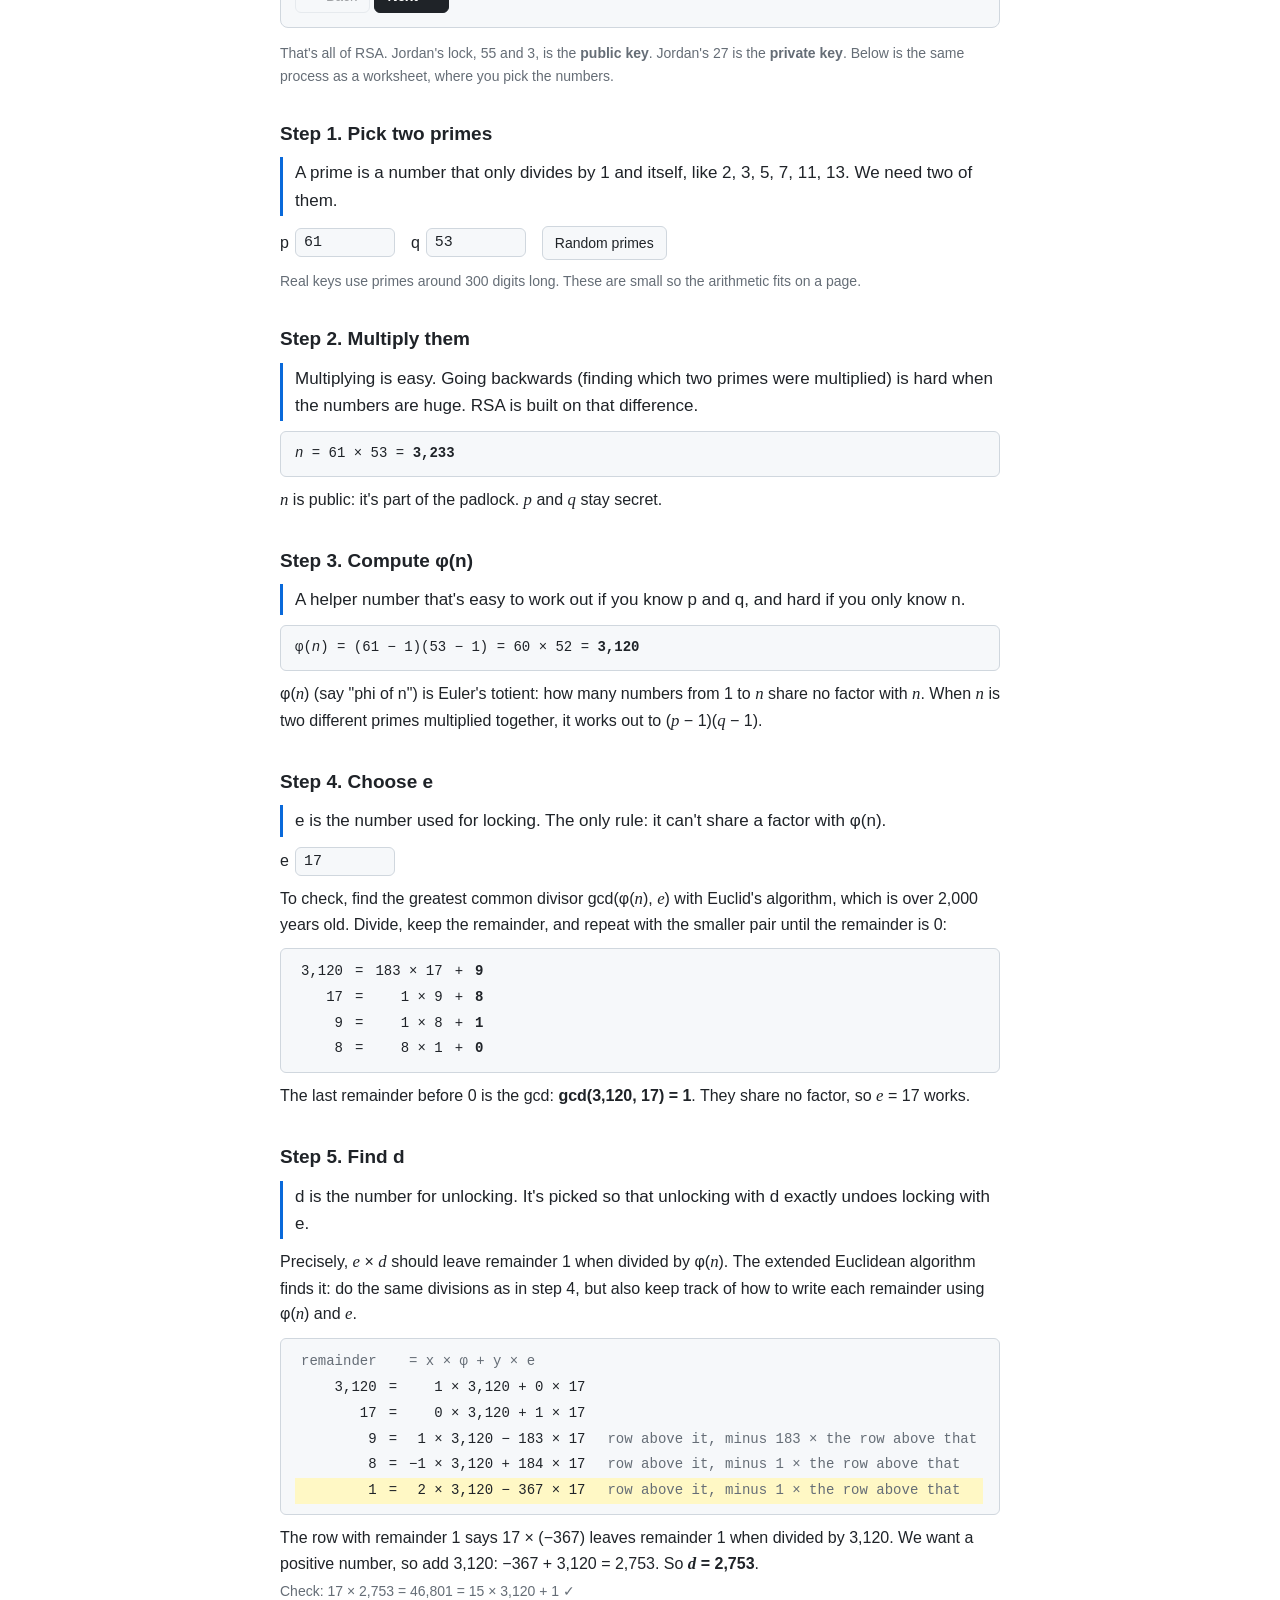
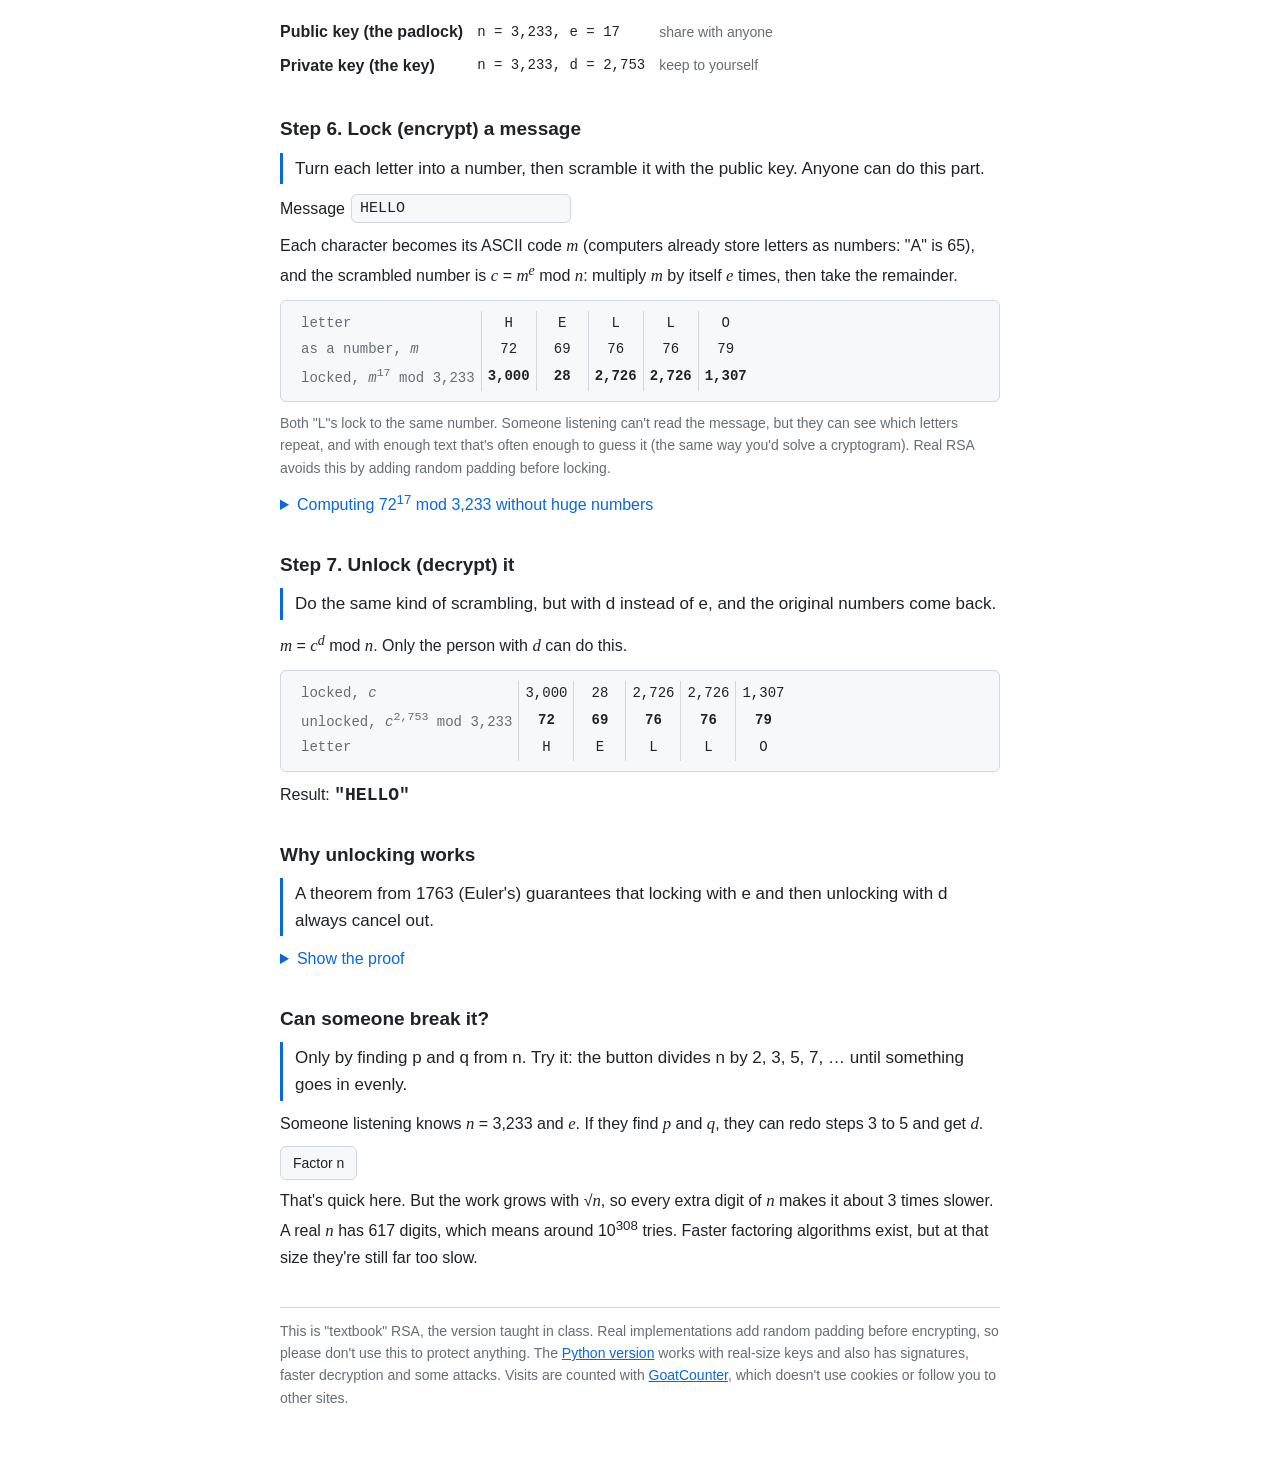
==== commit 441362c7: "Count visits with GoatCounter No cookies, nothing that follows visitors across sites, and a note in " ====
--- a/docs/index.html
+++ b/docs/index.html
@@ -31,6 +31,9 @@
   </script>
   <link rel="stylesheet" href="style.css">
   <script defer src="rsa.js"></script>
+  <!-- Visit counting with GoatCounter: no cookies, nothing that follows you across sites.
+       It skips local files and pages shown inside frames, so testing doesn't count. -->
+  <script data-goatcounter="https://mamoon.goatcounter.com/count" async src="https://gc.zgo.at/count.js"></script>
 </head>
 <body>
   <main>
@@ -262,6 +265,8 @@
       encrypting, so please don't use this to protect anything. The
       <a href="https://github.com/mamoonrkhan/rsa-from-scratch">Python version</a> works with real-size keys
       and also has signatures, faster decryption and some attacks.
+      Visits are counted with <a href="https://www.goatcounter.com">GoatCounter</a>, which doesn't use cookies or
+      follow you to other sites.
     </p>
   </main>
 
